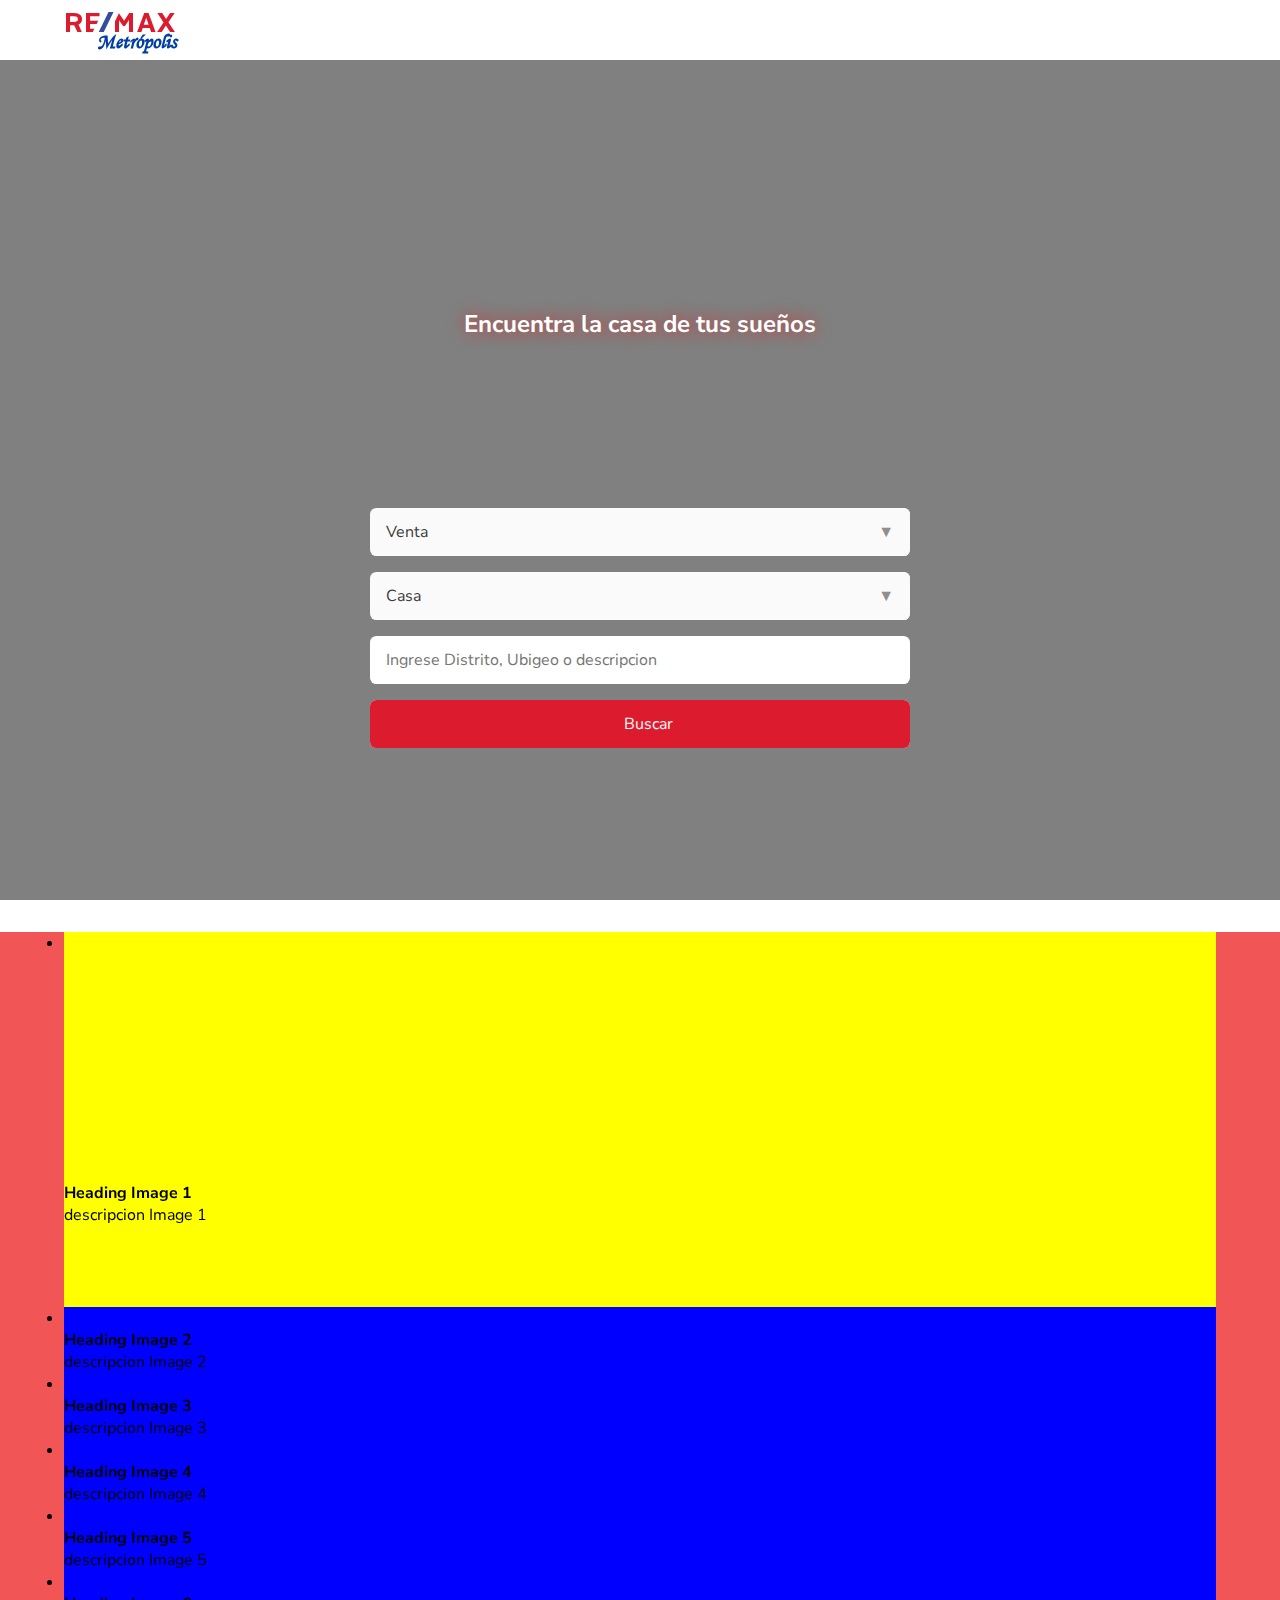
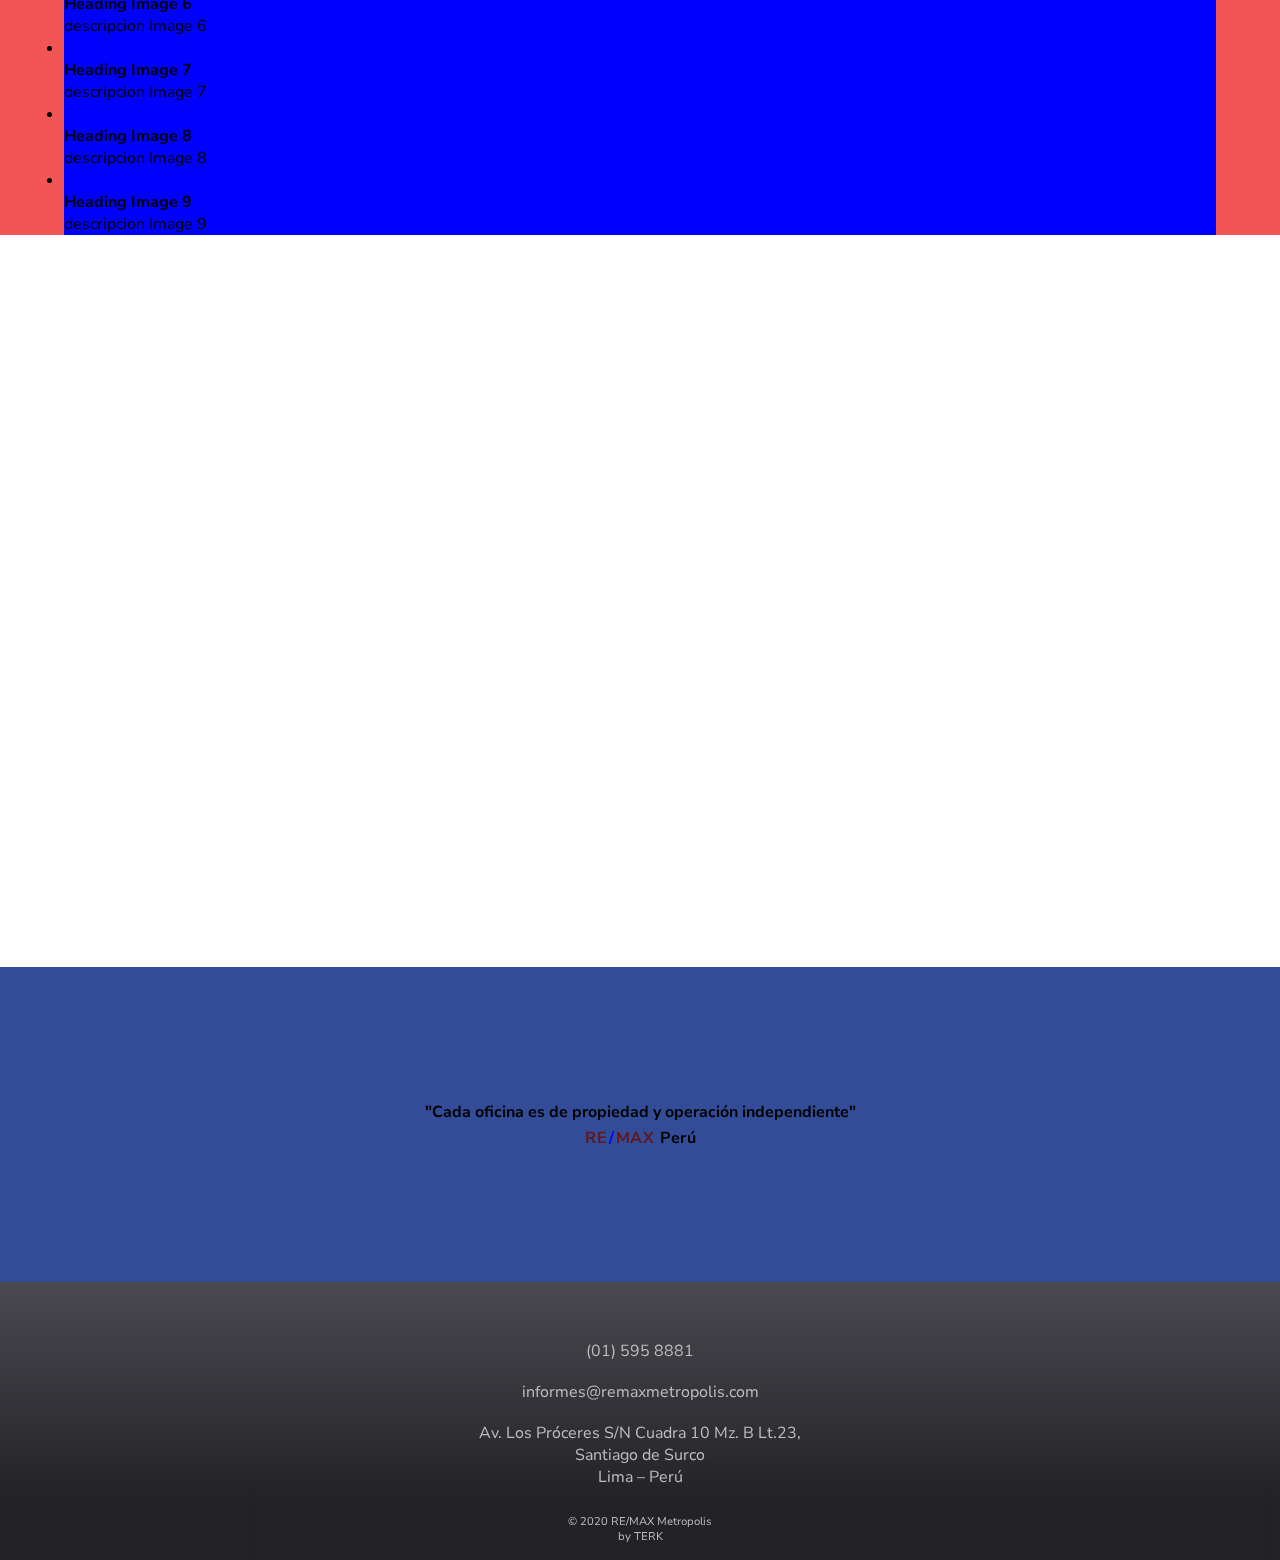
==== index.html @ 9b86b722 "Initial commit" ====
<!DOCTYPE html>
<html lang="en">

<head>
    <meta charset="UTF-8">
    <meta name="viewport" content="width=device-width, initial-scale=1.0">
    <meta http-equiv="X-UA-Compatible" content="ie=edge">
    <title>Document</title>

    <!-- FONTS -->
    <link href="https://fonts.googleapis.com/css?family=Nunito+Sans&display=swap" rel="stylesheet">

    <!-- FONT AWESOME -->
    <link rel="stylesheet" href="https://cdnjs.cloudflare.com/ajax/libs/font-awesome/5.11.2/css/all.min.css"
        integrity="sha256-+N4/V/SbAFiW1MPBCXnfnP9QSN3+Keu+NlB+0ev/YKQ=" crossorigin="anonymous" />

    <!-- PUSHBAR CSS-->
    <link rel="stylesheet" href="assets/libraries/pushbar/pushbar.css">

    <!-- Splide -->
    <link rel="stylesheet" href="https://cdn.jsdelivr.net/npm/@splidejs/splide@1.2.0/dist/css/splide.min.css">
    <link rel="stylesheet" href="css/splide-cards.css">




    <!-- ESTILOS -->
    <link rel="stylesheet" href="css/general.css">
    <link rel="stylesheet" href="css/remax.css">
    <link rel="stylesheet" href="css/header-footer.css">
    <link rel="stylesheet" href="css/home.css">
</head>

<body>
    <!-- =========  HEADER  ======== -->

    <header>
        <div class="navbar-top  hidden">
            <!-- completar cuando sea pantalla mas grande -->
        </div>
        <div class="navbar-main ">

            <!-- =============  LOGO =============== -->
            <!-- <div class="logo"><img class="logo-img" src="img/nav-bar-logo3.jpg" alt=""></div> -->
            <div class="logo logo-remax">

                <h1 id="remax">RE<span class="content-slash"><span class="border-slash"><span
                                class="slash"></span></span></span>MAX</h1>
                <h2 id="metropolis">Metrópolis</h2>
            </div>
            <!-- ============================ -->
            <!-- ============ MENU ============ -->
            <nav class="nav-menu">
                <div data-pushbar-id="right" class="pushbar from_right">
                    <span data-pushbar-close class="close push_right"></span>
                    <!-- ==== REMAX MENU TITULO ===== -->
                    <!-- <div class="title"><span>REMAX <br>Metropolis</span></div> -->

                    <h2 class="logo-remax title">
                        <span id="remax">RE<span class="content-slash"><span class="border-slash"><span
                                        class="slash"></span></span></span>MAX</span>
                        <span id="metropolis">Metrópolis</span>
                    </h2>
                    <!-- ============================ -->


                    <ul class="menu">
                        <li>Venta</li>
                        <li>Alquiler</li>
                        <li>Asesores</li>
                        <li>Se Asesor Remax</li>
                        <li>BLOG</li>
                        <li>Valua tu Inmueble</li>
                    </ul>
                    <div class="h-sociales">

                        <div class="f-social-networks">
                            <a href="#" rel="nofollow" title="Siguenos en Facebook" class=" fab fa-facebook"></a>
                            <a href="#" rel="nofollow" title="Siguenos en Instagram" class=" fab fa-instagram"></a>
                            <a href="#" rel="nofollow" title="Siguenos en Youtube" class=" fab fa-youtube"></a>
                        </div>
                        <div class="f-contacto flex-center">
                            <span class=""><i class="fas fa-phone-alt"></i>(01) 595 8881</span>
                        </div>
                    </div>
                </div>
                <div data-pushbar-target="right" class="menu-hamburguesa">
                    <i class="menu-icon fas fa-bars"></i>
                </div>
            </nav>
            <!-- ============================ -->

        </div>
    </header>


    <!-- =========  BODY  ======== -->
    <main class="home" title="Remax Metropolis">
        <section class="portada">
            <div class="frase">
                <h2>Encuentra la casa de tus sueños</h2>
            </div>
            <form action="" class="form-filtros">
                <div class="form-item select">

                    <select name="tipoOperacion" id="tipoOperacion">
                        <div class="options">

                            <option value="venta">Venta</option>
                            <option value="alquiler">Alquiler</option>
                        </div>
                    </select>
                </div>
                <div class="form-item select ">
                    <select name="tipoPropiedad" id="tipoPropiedad">
                        <option value="casa">Casa</option>
                        <option value="departamento">Departamento</option>
                        <option value="playa">Casa Playa</option>
                    </select>
                </div>

                <div class="form-item">
                    <input type="text" name="ubicacion" id="ubicacion"
                        placeholder="Ingrese Distrito, Ubigeo o descripcion">

                </div>
                <div class="form-item"> <button>Buscar</button>
                </div>
            </form>
        </section>
        <section class="ultimas-propiedades">
            <div class="cards-container">

                <div id="card-slider" class="splide">
                    <div class="splide__track">
                        <ul class="splide__list">
                            <li class="splide__slide">
                                <div class="card">

                                    <div class="card_img">

                                        <img src="https://splidejs.com/wp-content/themes/splide/assets/images/slides/01.jpg"
                                            alt="">
                                    </div>
                                    <div class="card_descripcion">
                                        <h4>Heading Image 1</h4>
                                        <div>
                                            <p>descripcion Image 1</p>
                                        </div>
                                    </div>
                                </div>
                            </li>
                            <li class="splide__slide"><img
                                    src="https://splidejs.com/wp-content/themes/splide/assets/images/slides/02.jpg"
                                    alt="">
                                <h4>Heading Image 2</h4>
                                <div>
                                    <p>descripcion Image 2</p>
                                </div>
                            </li>
                            <li class="splide__slide"><img
                                    src="https://splidejs.com/wp-content/themes/splide/assets/images/slides/03.jpg"
                                    alt="">
                                <h4>Heading Image 3</h4>
                                <div>
                                    <p>descripcion Image 3</p>
                                </div>
                            </li>
                            <li class="splide__slide"><img
                                    src="https://splidejs.com/wp-content/themes/splide/assets/images/slides/04.jpg"
                                    alt="">
                                <h4>Heading Image 4</h4>
                                <div>
                                    <p>descripcion Image 4</p>
                                </div>
                            </li>
                            <li class="splide__slide"><img
                                    src="https://splidejs.com/wp-content/themes/splide/assets/images/slides/05.jpg"
                                    alt="">
                                <h4>Heading Image 5</h4>
                                <div>
                                    <p>descripcion Image 5</p>
                                </div>
                            </li>
                            <li class="splide__slide"><img
                                    src="https://splidejs.com/wp-content/themes/splide/assets/images/slides/06.jpg"
                                    alt="">
                                <h4>Heading Image 6</h4>
                                <div>
                                    <p>descripcion Image 6</p>
                                </div>
                            </li>
                            <li class="splide__slide"><img
                                    src="https://splidejs.com/wp-content/themes/splide/assets/images/slides/07.jpg"
                                    alt="">
                                <h4>Heading Image 7</h4>
                                <div>
                                    <p>descripcion Image 7</p>
                                </div>
                            </li>
                            <li class="splide__slide"><img
                                    src="https://splidejs.com/wp-content/themes/splide/assets/images/slides/08.jpg"
                                    alt="">
                                <h4>Heading Image 8</h4>
                                <div>
                                    <p>descripcion Image 8</p>
                                </div>
                            </li>
                            <li class="splide__slide"><img
                                    src="https://splidejs.com/wp-content/themes/splide/assets/images/slides/09.jpg"
                                    alt="">
                                <h4>Heading Image 9</h4>
                                <div>
                                    <p>descripcion Image 9</p>
                                </div>
                            </li>
                        </ul>
                    </div>
                </div>
            </div>

        </section>
        <section class="valuaciones"></section>
        <section class="nuestros-asesores"></section>
        <section class="se-un-asesor"></section>
        <section class="ultimas-noticias"></section>
        <section class="blog"></section>
        <section class="contactanos"></section>
        <section class="como-llegar"></section>



    </main>





    <!-- =========  FOOTER  ======== -->
    <footer>
        <div class="footer-top">
            <div class="f-license-remax">
                <span>"Cada oficina es de propiedad y operación independiente"</span>
                <a rel="nofollow" href="https://www.remax.pe"><i>RE<span>/</span>MAX</i> Perú</a>
            </div>




            <div class="f-social-networks">
                <a href="#" rel="nofollow" title="Siguenos en Facebook" class=" fab fa-facebook"></a>
                <a href="#" rel="nofollow" title="Siguenos en Instagram" class=" fab fa-instagram"></a>
                <a href="#" rel="nofollow" title="Siguenos en Youtube" class="fab fa-youtube"></a>
            </div>

            <div class="f-contacto flex-center">
                <span class=""><i class="fas fa-phone-alt"></i>(01) 595 8881</span>
                <span class=""><i class="fas fa-envelope"></i><a rel="nofollow"
                        href="mailto:informes@remaxmetropolis.com">informes@remaxmetropolis.com</a>
                </span>
                <span class=""> <i class="fas fa-map-marker-alt"></i>Av. Los Próceres S/N Cuadra 10 Mz. B Lt.23,
                    Santiago de Surco<br>Lima – Perú</span>
            </div>

        </div>
        <div class="footer-bottom">
            <span>© 2020 RE/MAX Metropolis </span>
            <br>by <a rel="sponsored" href="https://www.terk.pe">TERK </a>
        </div>
    </footer>


    <!-- JQUERY -->
    <!-- <script src="https://cdnjs.cloudflare.com/ajax/libs/jquery/3.4.1/jquery.min.js"></script> -->

    <!-- PUSHBAR JS -->
    <script src="assets/libraries/pushbar/pushbar.js"></script>
    <script type="text/javascript">
        var pushbar = new Pushbar({
            blur: true,
            overlay: true,
        });
    </script>

    <!-- SPLIDE-- SLIDERSS -->
    <script src="https://cdn.jsdelivr.net/npm/@splidejs/splide@1.2.0/dist/js/splide.min.js"></script>
    <script src="js/splide.js"></script>





    <!-- <script src="js/remax.js"></script> -->
</body>

</html>
---- assets/libraries/pushbar/pushbar.css ----
.pushbar.opened{
display: block;
}

html.pushbar_locked{
    overflow: hidden;
    -ms-touch-action: none;
    touch-action: none;
}


.pushbar_locked .pushbar_main_content.pushbar_blur{
	filter:blur(15px);
}
.pushbar{
	z-index: 1000;
	position: fixed;
	will-change: transform;
	overflow-y: auto;
	transition:transform 0.5s ease;
	will-change: transform;
	background:#fff;
}
.pushbar_overlay{
	z-index: -999;
	position: fixed;
	width: 100%;
	max-width: 100%;
	height: 100%;
	min-height: 100vh;
	top: 0;
	left: 0;
    will-change: opacity;
    transition:opacity 0.5s ease;
    opacity:0;
    will-change: opacity;
	background: #3c3442;
}
html.pushbar_locked .pushbar_overlay{
	opacity:0.8;
	z-index: 999;
    transition:opacity 0.5s ease;
}


.pushbar.from_left{
	top: 0;
	left: 0;
	width: 256px;
	max-width: 100%;
	height: 100%;
	min-height: 100vh;
	transform: translateZ(0) translateX(-100%);
}

.pushbar.from_right{
	top: 0;
	right: 0;
	width: 256px;
	max-width: 100%;
	height: 100%;
	min-height: 100vh;
	transform: translateZ(0) translateX(100%);
}

.pushbar.from_top{
	top: 0;
	left: 0;
	width: 100%;
	max-width: 100%;
	min-height: 150px;
	transform: translateZ(0) translateY(-100%);
}
.pushbar.from_bottom{
	bottom: 0;
	left: 0;
	width: 100%;
	max-width: 100%;
	min-height: 150px;
	transform: translateZ(0) translateY(100%);
}

.pushbar.opened{
   transform: translateX(0px) translateY(0px);
}
---- css/general.css ----
* {
	padding: 0;
	margin: 0;
	font-family: 'Nunito Sans', sans-serif;
}
html {
	font-size: 16px;
}
/* ============= VARIABLES ============ */
:root {
	/* --primary-color: rgb(220, 28, 46); */
	--primary-color: #bd2939;
	--secondary-color: #003da5;
}

.hidden {
	display: none;
}
.fixed {
	position: fixed;
}
---- css/remax.css ----
@font-face {
	font-family: 'Camber W04 Semibold';
	src: url(/assets/fonts/960bd0df5a0d90ddc8aea6e9fd055abe.woff) format('woff');
}
@font-face {
	font-family: 'Corsiva Regular';
	src: url(/assets/fonts/monotype.ttf) format('woff');
}

.logo-remax {
	position: relative;
	display: flex;
	flex-direction: column;
	top: 0.3em;
	/* ================ACAAAAAA========== */
	font-size: 1rem;
	width: fit-content;
	width: -moz-max-content;
}
#remax {
	font-family: 'Camber W04 Semibold';
	position: relative;
	display: inline-block;
	flex-wrap: nowrap;
	font-weight: 400;
	letter-spacing: 0.05em;
	font-size: 28px;

	color: rgb(220, 28, 46);
	font-style: normal;
	white-space: nowrap;
}
#metropolis {
	position: relative;
	font-family: 'Corsiva Regular';
	font-weight: 600;
	color: var(--secondary-color);

	font-size: 1.3em;

	top: -0.5em;

	align-self: flex-end;
}

.content-slash {
	display: inline-block;
	position: relative;

	width: 0.38em;

	height: 1.38em;

	left: -0.2em;
}

.border-slash {
	display: inline-block;
	background: white;
	width: 0.6em;

	height: inherit;
	transform: skew(-26deg);
	-webkit-transform: skew(-26deg);
	-moz-transform: skew(-26deg);
	-ms-transform: skew(-26deg);
	-o-transform: skew(-26deg);
}

.slash {
	display: inline-block;
	position: relative;
	margin: 0 0.2em;

	width: 0.2em;
	height: 0.7em;

	background: #334c9d;
}
---- css/header-footer.css ----
/* ==============HEADER============== */
header {
	width: 100vw;
	position: absolute;
	top: 0;
	/* border-bottom: 1px solid var(--primary-color); */
}

.navbar-top {
	height: 2.5em;

	width: 100vw;
}
.navbar-main {
	height: 3.7rem;

	display: flex;
	align-items: center;
	justify-content: space-between;
	width: 90vw;
	margin: 0 auto;
}

.logo {
	cursor: pointer;
}

.nav-menu {
	position: relative;
	width: 50%;
	display: flex;
	justify-content: flex-end;
	align-items: center;
}
.menu-icon {
	font-size: 1.7em;
	padding: 0.5em;
	color: #b83443;
}
.menu-hamburguesa {
	cursor: pointer;
}
/* ========MENU========= */
.pushbar {
	background: var(--primary-color);
	display: flex !important;
	flex-direction: column;
	align-content: center;
	justify-content: space-evenly;
	color: white;
}

.nav-menu .title {
	height: 4em;
	font-size: 1.5em;
	text-align: center;
	justify-self: flex-start;
}

.menu {
	display: flex;
	height: 35%;
	flex-flow: column;
	align-items: center;
	justify-content: space-evenly;
}
.menu li {
	list-style: none;
	font-size: 0.8em;
	font-weight: 800;
	letter-spacing: 0.05em;
	text-transform: uppercase;
}
.menu li:hover {
	color: rgba(50, 28, 172, 0.822);
	cursor: pointer;
}

.close {
	width: 1.5em;
	height: 1.5em;
	position: absolute;
	cursor: pointer;
	top: 1.5em;
	right: 1.5em;
}
.close:before,
.close:after {
	position: absolute;
	left: 0.75em;
	content: ' ';
	height: 1.5em;
	width: 0.2em;
	background-color: #fff;
}
.close:before {
	transform: rotate(45deg);
}
.close:after {
	transform: rotate(-45deg);
}

/* menu logo COLOR WHITE */
.pushbar .title {
	align-self: center;
}
.pushbar .logo-remax * {
	color: white !important;
}
.pushbar #remax {
	font-size: 1.5em;
}
.pushbar #metropolis {
	font-size: 1.2em;
	align-self: center;
}
.pushbar .logo-remax .border-slash {
	background: var(--primary-color) !important;
}
.pushbar .logo-remax .slash {
	background: white !important;
}

/* =========FOOTER========== */
footer {
	width: 100vw;
	display: flex;
	flex-direction: column;
	justify-content: space-evenly;
	align-items: center;
	background: rgb(131, 131, 139);
	background: linear-gradient(180deg, rgba(131, 131, 139, 1) 0%, rgba(31, 31, 36, 0.9864320728291317) 90%);
}
.footer-top {
	display: flex;
	flex-direction: column;
	justify-content: space-evenly;
	align-items: center;
	width: 100vw;
	height: auto;
}
/* ---- */

.f-license-remax {
	height: 35vh;
	width: 100vw;
	display: flex;
	flex-flow: column;
	align-items: center;
	justify-content: center;
	background: #334c97;
}

.f-license-remax span,
.f-license-remax a {
	font-weight: bold;
	text-align: center;
	padding: 2px 1%;
}
.f-license-remax a {
	text-decoration: none;
	color: black;
	font-size: 1em;
	letter-spacing: 0.05em;
	white-space: nowrap;
}
.f-license-remax a i {
	color: rgb(102, 20, 20);
	font-style: normal;
}
.f-license-remax a i span {
	color: blue;
	font-weight: bold;
}
/* ....... */

.f-social-networks {
	height: 10%;
	display: flex;
	justify-content: space-evenly;
	align-items: center;
	width: 100%;
	max-width: 400px;
	padding: 1.5em 0;
}
.f-social-networks a {
	text-decoration: none;
	color: rgb(190, 190, 190);
	cursor: pointer;
}
.f-social-networks .fab {
	/* font-size: 1.5em; */
	font-size: 2em;
}

.fa-facebook:hover {
	color: #121497;
}
.fa-instagram:hover {
	color: #ce5e6b;
}
.fa-youtube:hover {
	color: #b31c2e;
}
/* -------- */
.f-contacto {
	width: 100%;
	padding: 0 0 1em 0;
	display: flex;
	flex-flow: column;
	flex-wrap: wrap;
	white-space: pre-wrap;

	color: rgb(190, 190, 190);
}
.f-contacto span {
	padding: 0.6em 0;
	white-space: pre-line;
	text-align: center;
	text-justify: distribute-all-lines;
}
.f-contacto span a {
	text-decoration: none;
	color: rgb(190, 190, 190);
}
.f-contacto span ::before {
	padding: 0 0.5em 0 0;
}

/* ---- */
.footer-bottom {
	height: auto;
	font-size: 0.7em;
	padding: 0 0 1.5em 0;
	text-align: center;
	color: rgb(190, 190, 190);
}
.footer-bottom a {
	text-decoration: none;
	color: rgb(190, 190, 190);
}
.footer-bottom a:hover {
	color: #d6581d;
}
---- css/home.css ----
main.home {
	margin-top: 60px;
	display: grid;
	width: 100vw;
	max-width: 100vw;
	height: auto;
	grid-template-columns: 1fr;
	grid-template-rows: repeat(9, minmax(100px, auto));
	grid-template-areas: "portada" "ultimas-propiedades" "valuaciones" " nuestros-asesores" " se-un-asesor"
		"ultimas-noticias" "blog" "contactanos" "como-llegar";
}
.portada {
	grid-area: "portada";
	width: 100vw;
	/* padding: 5%; */
	height: calc(100vh - 60px);
	display: grid;
	grid-template-columns: 1fr;
	grid-template-rows: 1fr 2fr;

	background: gray;
}
.ultimas-propiedades {
	grid-area: "ultimas-propiedades";
	width: 100vw;
	height: auto;
	background: rgb(241, 85, 85);
	margin: 2em 0;
	display: block;
}
.valuaciones {
	grid-area: "valuaciones";
}
.nuestros-asesores {
	grid-area: "nuestros-asesores";
}
.se-un-asesor {
	grid-area: "se-un-asesor";
}
.ultimas-noticias {
	grid-area: "ultimas-noticias";
}
.blog {
	grid-area: "blog";
}
.contactanos {
	grid-area: "contactanos";
}
.como-llegar {
	grid-area: "como-llegar";
}
/* ==================================================0
 */
/* ==============    PORTADA  ===========*/
.portada .frase {
	align-self: flex-end;
	justify-self: center;
	width: 90%;
	max-width: 400px;
	text-align: center;
	word-wrap: break-word;
	color: white;
	/* background: rgba(102, 95, 95, 0.849); */
	text-shadow: 0em 0em 1em #d42f2f;
}
.portada .form-filtros {
	justify-self: center;
	align-self: center;
	display: flex;
	flex-direction: column;
	align-items: center;
	justify-content: space-evenly;
	width: 90%;
	max-width: 600px;

	overflow: hidden;
	/* background: hsla(0, 34%, 49%, 0.438); */
}
.portada .form-filtros .form-item {
	margin-top: 1em;
	height: 3em;
	width: 90%;
	line-height: 3;
	background: #fafafa;
	overflow: hidden;
	border-radius: .4em;
	-webkit-border-radius: .4em;
	-moz-border-radius: .4em;
	-ms-border-radius: .4em;
	-o-border-radius: .4em;
}
/* ======  SELECT BOX */
select,
option {
	border: 0 !important;
	box-shadow: none !important;
	margin: none;
	outline: 0;

	-webkit-appearance: none;
	-moz-appearance: none;
	-ms-appearance: none;
	appearance: none;
	background-image: none;
}
/* Remove IE arrow */
select::-ms-expand {
	display: none;
}

.select {
	position: relative;
	display: flex;
	width: 100%;
	/* height: 3em; */
	line-height: 3em;
	background: #fafafa;
	overflow: hidden;
}
select {
	flex: 1;
	padding: 0 0 0 1em;
	color: #3b3a3a;
	background: #fafafa;

	cursor: pointer;
	font-size: 1em;
}
/* Arrow */
.select::after {
	content: '\25BC';
	position: absolute;
	top: 0;
	right: 0;
	padding: 0 1em;
	background: #fafafa;
	color: #928e8e;
	cursor: pointer;
	pointer-events: none;
	-webkit-transition: .25s all ease;
	-o-transition: .25s all ease;
	transition: .25s all ease;
}
/* Transition */
.select:hover::after {
	color: #2629f5;
}
.options {
	width: 100%;
	font-size: .5em !important;
}

.options option:checked {
	display: none;
}
/* ========================== */
.form-item input,
button {
	width: 100%;
	height: 100%;
	color: #3b3a3a;

	text-indent: 1em;
	font-size: 1em;
	appearance: none;
	overflow: hidden;
	border: none;
}
.form-item button {
	background: rgb(220, 28, 46);
	color: #fafafa;
}

/* ============ULTIMAS PROPIEDADES============== */
.ultimas-propiedades .cards-container {
	width: 90vw;
	max-width: 1200px;
	justify-self: center;
	align-self: center;
	margin: 0 auto;
	background: blue;
}
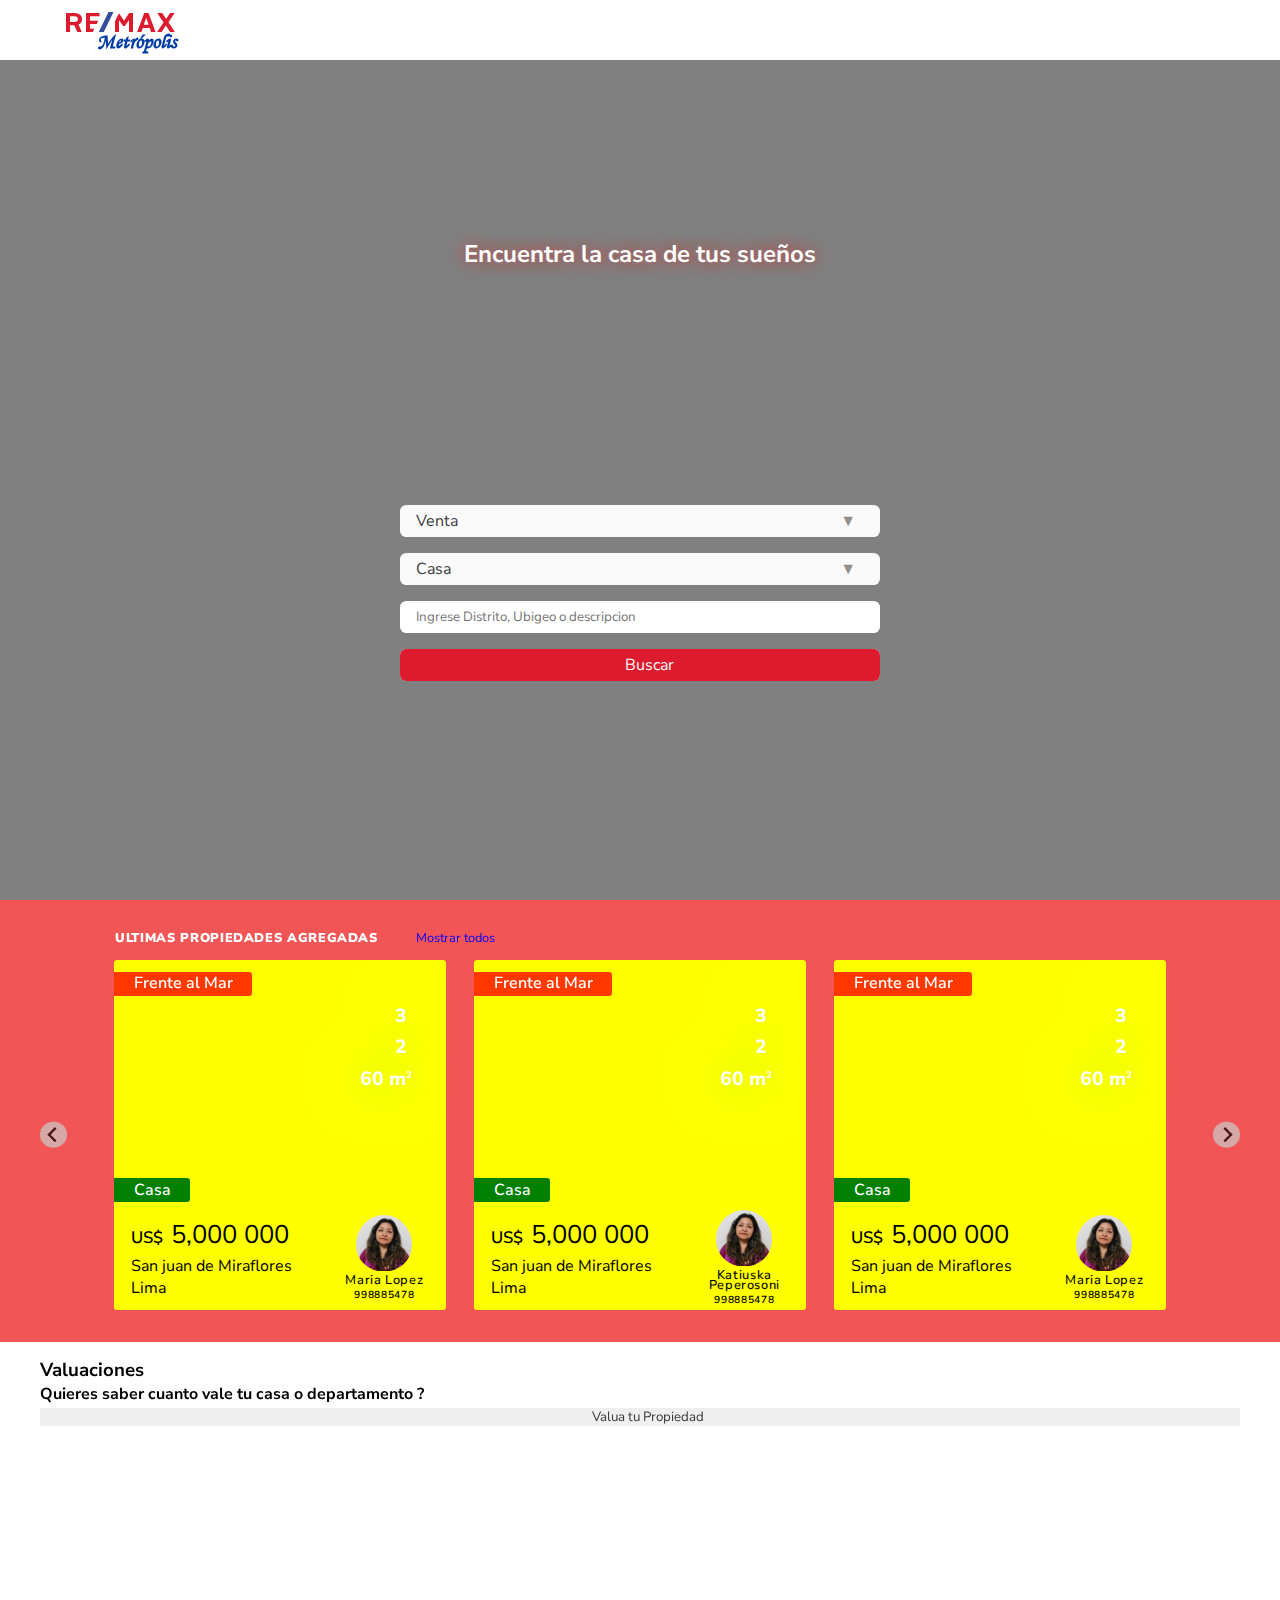
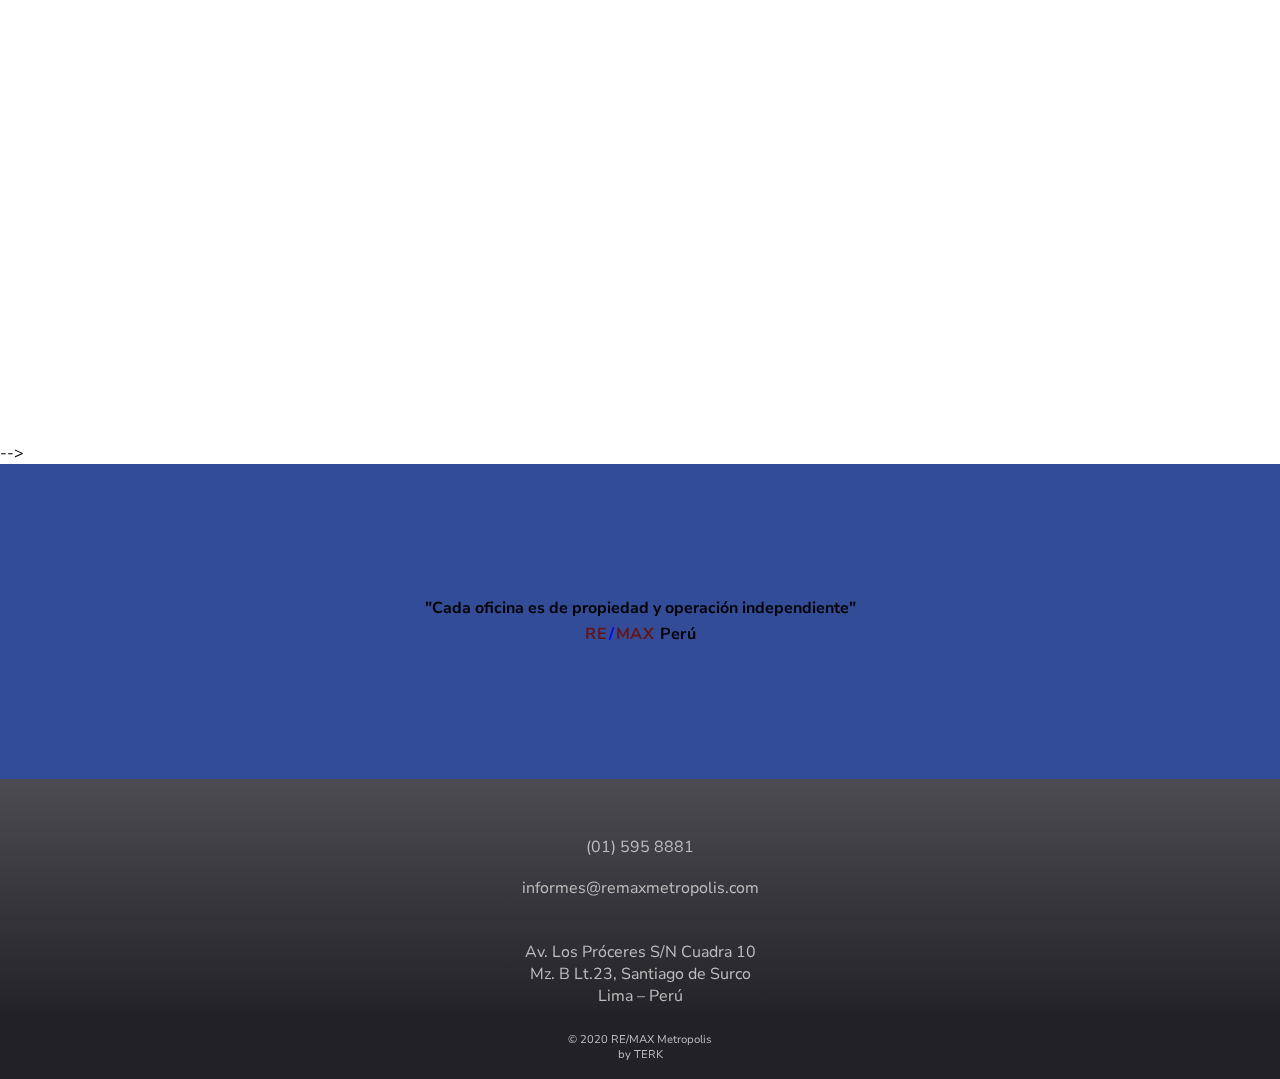
==== commit 249fce3a: "problema con GRID y el width 100%_ antes de remover GRID del HOME" ====
--- a/index.html
+++ b/index.html
@@ -1,274 +1,571 @@
 <!DOCTYPE html>
 <html lang="en">
-
-<head>
-    <meta charset="UTF-8">
-    <meta name="viewport" content="width=device-width, initial-scale=1.0">
-    <meta http-equiv="X-UA-Compatible" content="ie=edge">
+  <head>
+    <meta charset="UTF-8" />
+    <meta name="viewport" content="width=device-width, initial-scale=1.0" />
+    <meta http-equiv="X-UA-Compatible" content="ie=edge" />
     <title>Document</title>
 
     <!-- FONTS -->
-    <link href="https://fonts.googleapis.com/css?family=Nunito+Sans&display=swap" rel="stylesheet">
+    <link
+      href="https://fonts.googleapis.com/css?family=Nunito+Sans&display=swap"
+      rel="stylesheet"
+    />
 
     <!-- FONT AWESOME -->
-    <link rel="stylesheet" href="https://cdnjs.cloudflare.com/ajax/libs/font-awesome/5.11.2/css/all.min.css"
-        integrity="sha256-+N4/V/SbAFiW1MPBCXnfnP9QSN3+Keu+NlB+0ev/YKQ=" crossorigin="anonymous" />
+    <link
+      rel="stylesheet"
+      href="https://cdnjs.cloudflare.com/ajax/libs/font-awesome/5.11.2/css/all.min.css"
+      integrity="sha256-+N4/V/SbAFiW1MPBCXnfnP9QSN3+Keu+NlB+0ev/YKQ="
+      crossorigin="anonymous"
+    />
 
     <!-- PUSHBAR CSS-->
-    <link rel="stylesheet" href="assets/libraries/pushbar/pushbar.css">
+    <link rel="stylesheet" href="assets/libraries/pushbar/pushbar.css" />
 
     <!-- Splide -->
-    <link rel="stylesheet" href="https://cdn.jsdelivr.net/npm/@splidejs/splide@1.2.0/dist/css/splide.min.css">
-    <link rel="stylesheet" href="css/splide-cards.css">
-
-
-
+    <!-- <link
+      rel="stylesheet"
+      href="https://cdn.jsdelivr.net/npm/@splidejs/splide@1.2.0/dist/css/splide.min.css"
+    /> -->
+    <link
+      rel="stylesheet"
+      href="assets/libraries/splide/splide.min.css"
+    />
+    <link rel="stylesheet" href="css/splide-cards.css" />
 
     <!-- ESTILOS -->
-    <link rel="stylesheet" href="css/general.css">
-    <link rel="stylesheet" href="css/remax.css">
-    <link rel="stylesheet" href="css/header-footer.css">
-    <link rel="stylesheet" href="css/home.css">
-</head>
-
-<body>
+    <link rel="stylesheet" href="css/general.css" />
+    <link rel="stylesheet" href="css/remax.css" />
+    <link rel="stylesheet" href="css/header-footer.css" />
+    <link rel="stylesheet" href="css/home.css" />
+  </head>
+
+  <body>
     <!-- =========  HEADER  ======== -->
 
     <header>
-        <div class="navbar-top  hidden">
-            <!-- completar cuando sea pantalla mas grande -->
-        </div>
-        <div class="navbar-main ">
-
-            <!-- =============  LOGO =============== -->
-            <!-- <div class="logo"><img class="logo-img" src="img/nav-bar-logo3.jpg" alt=""></div> -->
-            <div class="logo logo-remax">
-
-                <h1 id="remax">RE<span class="content-slash"><span class="border-slash"><span
-                                class="slash"></span></span></span>MAX</h1>
-                <h2 id="metropolis">Metrópolis</h2>
+      <div class="navbar-top  hidden">
+        <!-- completar cuando sea pantalla mas grande -->
+      </div>
+      <div class="navbar-main ">
+        <!-- =============  LOGO =============== -->
+        <!-- <div class="logo"><img class="logo-img" src="img/nav-bar-logo3.jpg" alt=""></div> -->
+        <div class="logo logo-remax">
+          <h1 id="remax">
+            RE<span class="content-slash"
+              ><span class="border-slash"
+                ><span class="slash"></span
+              ></span> </span
+            >MAX
+          </h1>
+          <h2 id="metropolis">Metrópolis</h2>
+        </div>
+        <!-- ============================ -->
+        <!-- ============ MENU ============ -->
+        <nav class="nav-menu">
+          <div data-pushbar-id="right" class="pushbar from_right">
+            <span data-pushbar-close class="close push_right"></span>
+            <!-- ==== REMAX MENU TITULO ===== -->
+            <!-- <div class="title"><span>REMAX <br>Metropolis</span></div> -->
+
+            <h2 class="logo-remax title">
+              <span id="remax"
+                >RE<span class="content-slash"
+                  ><span class="border-slash"
+                    ><span class="slash"></span
+                  ></span> </span
+                >MAX</span
+              >
+              <span id="metropolis">Metrópolis</span>
+            </h2>
+            <!-- ============================ -->
+
+            <ul class="menu">
+              <li>Venta</li>
+              <li>Alquiler</li>
+              <li>Asesores</li>
+              <li>Se Asesor Remax</li>
+              <li>BLOG</li>
+              <li>Valua tu Inmueble</li>
+            </ul>
+            <div class="h-sociales">
+              <div class="f-social-networks">
+                <a
+                  href="#"
+                  rel="nofollow"
+                  title="Siguenos en Facebook"
+                  class=" fab fa-facebook"
+                ></a>
+                <a
+                  href="#"
+                  rel="nofollow"
+                  title="Siguenos en Instagram"
+                  class=" fab fa-instagram"
+                ></a>
+                <a
+                  href="#"
+                  rel="nofollow"
+                  title="Siguenos en Youtube"
+                  class=" fab fa-youtube"
+                ></a>
+              </div>
+              <div class="f-contacto flex-center">
+                <span class=""
+                  ><i class="fas fa-phone-alt"></i>(01) 595 8881</span
+                >
+              </div>
             </div>
-            <!-- ============================ -->
-            <!-- ============ MENU ============ -->
-            <nav class="nav-menu">
-                <div data-pushbar-id="right" class="pushbar from_right">
-                    <span data-pushbar-close class="close push_right"></span>
-                    <!-- ==== REMAX MENU TITULO ===== -->
-                    <!-- <div class="title"><span>REMAX <br>Metropolis</span></div> -->
-
-                    <h2 class="logo-remax title">
-                        <span id="remax">RE<span class="content-slash"><span class="border-slash"><span
-                                        class="slash"></span></span></span>MAX</span>
-                        <span id="metropolis">Metrópolis</span>
-                    </h2>
-                    <!-- ============================ -->
-
-
-                    <ul class="menu">
-                        <li>Venta</li>
-                        <li>Alquiler</li>
-                        <li>Asesores</li>
-                        <li>Se Asesor Remax</li>
-                        <li>BLOG</li>
-                        <li>Valua tu Inmueble</li>
-                    </ul>
-                    <div class="h-sociales">
-
-                        <div class="f-social-networks">
-                            <a href="#" rel="nofollow" title="Siguenos en Facebook" class=" fab fa-facebook"></a>
-                            <a href="#" rel="nofollow" title="Siguenos en Instagram" class=" fab fa-instagram"></a>
-                            <a href="#" rel="nofollow" title="Siguenos en Youtube" class=" fab fa-youtube"></a>
+          </div>
+          <div data-pushbar-target="right" class="menu-hamburguesa">
+            <i class="menu-icon fas fa-bars"></i>
+          </div>
+        </nav>
+        <!-- ============================ -->
+      </div>
+    </header>
+
+    <!-- =========  BODY  ======== -->
+    <main class="home" title="Remax Metropolis"> 
+      <section class="portada">
+        <div class="frase">
+          <h2>Encuentra la casa de tus sueños</h2>
+        </div>
+        <form action="" class="form-filtros">
+          <div class="form-item select">
+            <select name="tipoOperacion" id="tipoOperacion">
+              <div class="options">
+                <option value="venta">Venta</option>
+                <option value="alquiler">Alquiler</option>
+              </div>
+            </select>
+          </div>
+          <div class="form-item select ">
+            <select name="tipoPropiedad" id="tipoPropiedad">
+              <option value="casa">Casa</option>
+              <option value="departamento">Departamento</option>
+              <option value="playa">Casa Playa</option>
+            </select>
+          </div>
+
+          <div class="form-item">
+            <input
+              type="text"
+              name="ubicacion"
+              id="ubicacion"
+              placeholder="Ingrese Distrito, Ubigeo o descripcion"
+            />
+          </div>
+          <div class="form-item"><button>Buscar</button></div>
+        </form>
+      </section>
+
+      <section class="ultimas-propiedades">
+        <div class="grid-area-titulo container">
+          <h3>Ultimas Propiedades agregadas</h3>
+          <span><a href="#">Mostrar todos</a></span>
+        </div>
+        <div class="cards-container container">
+          <div id="card-slider" class="splide">
+            <article class="splide__track">
+              <ul class="splide__list">
+                <li class="splide__slide">
+                  <article class="card">
+                    <div class="card_img">
+                      <img
+                        src="https://splidejs.com/wp-content/uploads/2019/08/t02.jpg"
+                        alt=""
+                      />
+                      <div class="card_destacado">
+                        <p>Frente al Mar</p>
+                      </div>
+                      <div class="card_caracteristicas">
+                        <p>3<i class="fas fa-bed"></i></p>
+                        <p>2<i class="fas fa-toilet"></i></p>
+
+                        <p>
+                          60<span class="fas">m<sup>2</sup></span>
+                        </p>
+                      </div>
+                      <div class="card_tipo_propiedad">
+                        <p>
+                          Casa
+                        </p>
+                      </div>
+                    </div>
+                    <div class="card_descripcion">
+                      <div class="card_descripcion_propiedad">
+                        <p class="card_precio">
+                          <span class="tipo_moneda">US$</span>5,000 000
+                        </p>
+                        <div class="card_direccion">
+                          <p>
+                            San juan de Miraflores
+                          </p>
+                          <p>
+                            Lima
+                          </p>
                         </div>
-                        <div class="f-contacto flex-center">
-                            <span class=""><i class="fas fa-phone-alt"></i>(01) 595 8881</span>
+                        <p class="card_distrito"></p>
+                      </div>
+                      <div class="card_descripcion_agente">
+                        <img src="img/agentes/agente-1.jpg" alt="" />
+
+                        <p>
+                          Maria Lopez
+                        </p>
+                        <p>
+                          <span>
+                            998885478
+                          </span>
+                        </p>
+                      </div>
+                    </div>
+                  </article>
+                </li>
+
+                <li class="splide__slide">
+                  <article class="card">
+                    <div class="card_img">
+                      <img
+                        src="https://splidejs.com/wp-content/uploads/2019/08/t02.jpg"
+                        alt=""
+                      />
+                      <div class="card_destacado">
+                        <p>Frente al Mar</p>
+                      </div>
+                      <div class="card_caracteristicas">
+                        <p>3<i class="fas fa-bed"></i></p>
+                        <p>2<i class="fas fa-toilet"></i></p>
+
+                        <p>
+                          60<span class="fas">m<sup>2</sup></span>
+                        </p>
+                      </div>
+                      <div class="card_tipo_propiedad">
+                        <p>
+                          Casa
+                        </p>
+                      </div>
+                    </div>
+                    <div class="card_descripcion">
+                      <div class="card_descripcion_propiedad">
+                        <p class="card_precio">
+                          <span class="tipo_moneda">US$</span>5,000 000
+                        </p>
+                        <div class="card_direccion">
+                          <p>
+                            San juan de Miraflores
+                          </p>
+                          <p>
+                            Lima
+                          </p>
                         </div>
-                    </div>
-                </div>
-                <div data-pushbar-target="right" class="menu-hamburguesa">
-                    <i class="menu-icon fas fa-bars"></i>
-                </div>
-            </nav>
-            <!-- ============================ -->
-
-        </div>
-    </header>
-
-
-    <!-- =========  BODY  ======== -->
-    <main class="home" title="Remax Metropolis">
-        <section class="portada">
-            <div class="frase">
-                <h2>Encuentra la casa de tus sueños</h2>
+                        <p class="card_distrito"></p>
+                      </div>
+                      <div class="card_descripcion_agente">
+                        <img src="img/agentes/agente-1.jpg" alt="" />
+
+                        <p>
+                          Katiuska peperosoni
+                        </p>
+                        <p>
+                          <span>
+                            998885478
+                          </span>
+                        </p>
+                      </div>
+                    </div>
+                  </article>
+                </li>
+                <li class="splide__slide">
+                  <article class="card">
+                    <div class="card_img">
+                      <img
+                        src="https://splidejs.com/wp-content/uploads/2019/08/t02.jpg"
+                        alt=""
+                      />
+                      <div class="card_destacado">
+                        <p>Frente al Mar</p>
+                      </div>
+                      <div class="card_caracteristicas">
+                        <p>3<i class="fas fa-bed"></i></p>
+                        <p>2<i class="fas fa-toilet"></i></p>
+
+                        <p>
+                          60<span class="fas">m<sup>2</sup></span>
+                        </p>
+                      </div>
+                      <div class="card_tipo_propiedad">
+                        <p>
+                          Casa
+                        </p>
+                      </div>
+                    </div>
+                    <div class="card_descripcion">
+                      <div class="card_descripcion_propiedad">
+                        <p class="card_precio">
+                          <span class="tipo_moneda">US$</span>5,000 000
+                        </p>
+                        <div class="card_direccion">
+                          <p>
+                            San juan de Miraflores
+                          </p>
+                          <p>
+                            Lima
+                          </p>
+                        </div>
+                        <p class="card_distrito"></p>
+                      </div>
+                      <div class="card_descripcion_agente">
+                        <img src="img/agentes/agente-1.jpg" alt="" />
+
+                        <p>
+                          Maria Lopez
+                        </p>
+                        <p>
+                          <span>
+                            998885478
+                          </span>
+                        </p>
+                      </div>
+                    </div>
+                  </article>
+                </li>
+                <li class="splide__slide">
+                  <article class="card">
+                    <div class="card_img">
+                      <img
+                        src="https://splidejs.com/wp-content/uploads/2019/08/t02.jpg"
+                        alt=""
+                      />
+                      <div class="card_destacado">
+                        <p>Frente al Mar</p>
+                      </div>
+                      <div class="card_caracteristicas">
+                        <p>3<i class="fas fa-bed"></i></p>
+                        <p>2<i class="fas fa-toilet"></i></p>
+
+                        <p>
+                          60<span class="fas">m<sup>2</sup></span>
+                        </p>
+                      </div>
+                      <div class="card_tipo_propiedad">
+                        <p>
+                          Casa
+                        </p>
+                      </div>
+                    </div>
+                    <div class="card_descripcion">
+                      <div class="card_descripcion_propiedad">
+                        <p class="card_precio">
+                          <span class="tipo_moneda">US$</span>5,000 000
+                        </p>
+                        <div class="card_direccion">
+                          <p>
+                            San juan de Miraflores
+                          </p>
+                          <p>
+                            Lima
+                          </p>
+                        </div>
+                        <p class="card_distrito"></p>
+                      </div>
+                      <div class="card_descripcion_agente">
+                        <img src="img/agentes/agente-1.jpg" alt="" />
+
+                        <p>
+                          Maria Lopez
+                        </p>
+                        <p>
+                          <span>
+                            998885478
+                          </span>
+                        </p>
+                      </div>
+                    </div>
+                  </article>
+                </li>
+                <li class="splide__slide">
+                  <article class="card">
+                    <div class="card_img">
+                      <img
+                        src="https://splidejs.com/wp-content/uploads/2019/08/t02.jpg"
+                        alt=""
+                      />
+                      <div class="card_destacado">
+                        <p>Frente al Mar</p>
+                      </div>
+                      <div class="card_caracteristicas">
+                        <p>3<i class="fas fa-bed"></i></p>
+                        <p>2<i class="fas fa-toilet"></i></p>
+
+                        <p>
+                          60<span class="fas">m<sup>2</sup></span>
+                        </p>
+                      </div>
+                      <div class="card_tipo_propiedad">
+                        <p>
+                          Casa
+                        </p>
+                      </div>
+                    </div>
+                    <div class="card_descripcion">
+                      <div class="card_descripcion_propiedad">
+                        <p class="card_precio">
+                          <span class="tipo_moneda">US$</span>5,000 000
+                        </p>
+                        <div class="card_direccion">
+                          <p>
+                            San juan de Miraflores
+                          </p>
+                          <p>
+                            Lima
+                          </p>
+                        </div>
+                        <p class="card_distrito"></p>
+                      </div>
+                      <div class="card_descripcion_agente">
+                        <img src="img/agentes/agente-1.jpg" alt="" />
+
+                        <p>
+                          Katiuska Gutierres
+                        </p>
+                        <p>
+                          <span>
+                            998885478
+                          </span>
+                        </p>
+                      </div>
+                    </div>
+                  </article>
+                </li>
+                <li class="splide__slide">
+                  <article class="card">
+                    <div class="card_img">
+                      <img
+                        src="https://splidejs.com/wp-content/uploads/2019/08/t02.jpg"
+                        alt=""
+                      />
+                      <div class="card_destacado">
+                        <p>Frente al Mar</p>
+                      </div>
+                      <div class="card_caracteristicas">
+                        <p>3<i class="fas fa-bed"></i></p>
+                        <p>2<i class="fas fa-toilet"></i></p>
+
+                        <p>
+                          60<span class="fas">m<sup>2</sup></span>
+                        </p>
+                      </div>
+                      <div class="card_tipo_propiedad">
+                        <p>
+                          Casa
+                        </p>
+                      </div>
+                    </div>
+                    <div class="card_descripcion">
+                      <div class="card_descripcion_propiedad">
+                        <p class="card_precio">
+                          <span class="tipo_moneda">US$</span>5,000 000
+                        </p>
+                        <div class="card_direccion">
+                          <p>
+                            San juan de Miraflores
+                          </p>
+                          <p>
+                            Lima
+                          </p>
+                        </div>
+                        <p class="card_distrito"></p>
+                      </div>
+                      <div class="card_descripcion_agente">
+                        <img src="img/agentes/agente-1.jpg" alt="" />
+
+                        <p>
+                          Maria Lopez
+                        </p>
+                        <p>
+                          <span>
+                            998885478
+                          </span>
+                        </p>
+                      </div>
+                    </div>
+                  </>
+                </li>
+              </ul>
             </div>
-            <form action="" class="form-filtros">
-                <div class="form-item select">
-
-                    <select name="tipoOperacion" id="tipoOperacion">
-                        <div class="options">
-
-                            <option value="venta">Venta</option>
-                            <option value="alquiler">Alquiler</option>
-                        </div>
-                    </select>
-                </div>
-                <div class="form-item select ">
-                    <select name="tipoPropiedad" id="tipoPropiedad">
-                        <option value="casa">Casa</option>
-                        <option value="departamento">Departamento</option>
-                        <option value="playa">Casa Playa</option>
-                    </select>
-                </div>
-
-                <div class="form-item">
-                    <input type="text" name="ubicacion" id="ubicacion"
-                        placeholder="Ingrese Distrito, Ubigeo o descripcion">
-
-                </div>
-                <div class="form-item"> <button>Buscar</button>
-                </div>
-            </form>
-        </section>
-        <section class="ultimas-propiedades">
-            <div class="cards-container">
-
-                <div id="card-slider" class="splide">
-                    <div class="splide__track">
-                        <ul class="splide__list">
-                            <li class="splide__slide">
-                                <div class="card">
-
-                                    <div class="card_img">
-
-                                        <img src="https://splidejs.com/wp-content/themes/splide/assets/images/slides/01.jpg"
-                                            alt="">
-                                    </div>
-                                    <div class="card_descripcion">
-                                        <h4>Heading Image 1</h4>
-                                        <div>
-                                            <p>descripcion Image 1</p>
-                                        </div>
-                                    </div>
-                                </div>
-                            </li>
-                            <li class="splide__slide"><img
-                                    src="https://splidejs.com/wp-content/themes/splide/assets/images/slides/02.jpg"
-                                    alt="">
-                                <h4>Heading Image 2</h4>
-                                <div>
-                                    <p>descripcion Image 2</p>
-                                </div>
-                            </li>
-                            <li class="splide__slide"><img
-                                    src="https://splidejs.com/wp-content/themes/splide/assets/images/slides/03.jpg"
-                                    alt="">
-                                <h4>Heading Image 3</h4>
-                                <div>
-                                    <p>descripcion Image 3</p>
-                                </div>
-                            </li>
-                            <li class="splide__slide"><img
-                                    src="https://splidejs.com/wp-content/themes/splide/assets/images/slides/04.jpg"
-                                    alt="">
-                                <h4>Heading Image 4</h4>
-                                <div>
-                                    <p>descripcion Image 4</p>
-                                </div>
-                            </li>
-                            <li class="splide__slide"><img
-                                    src="https://splidejs.com/wp-content/themes/splide/assets/images/slides/05.jpg"
-                                    alt="">
-                                <h4>Heading Image 5</h4>
-                                <div>
-                                    <p>descripcion Image 5</p>
-                                </div>
-                            </li>
-                            <li class="splide__slide"><img
-                                    src="https://splidejs.com/wp-content/themes/splide/assets/images/slides/06.jpg"
-                                    alt="">
-                                <h4>Heading Image 6</h4>
-                                <div>
-                                    <p>descripcion Image 6</p>
-                                </div>
-                            </li>
-                            <li class="splide__slide"><img
-                                    src="https://splidejs.com/wp-content/themes/splide/assets/images/slides/07.jpg"
-                                    alt="">
-                                <h4>Heading Image 7</h4>
-                                <div>
-                                    <p>descripcion Image 7</p>
-                                </div>
-                            </li>
-                            <li class="splide__slide"><img
-                                    src="https://splidejs.com/wp-content/themes/splide/assets/images/slides/08.jpg"
-                                    alt="">
-                                <h4>Heading Image 8</h4>
-                                <div>
-                                    <p>descripcion Image 8</p>
-                                </div>
-                            </li>
-                            <li class="splide__slide"><img
-                                    src="https://splidejs.com/wp-content/themes/splide/assets/images/slides/09.jpg"
-                                    alt="">
-                                <h4>Heading Image 9</h4>
-                                <div>
-                                    <p>descripcion Image 9</p>
-                                </div>
-                            </li>
-                        </ul>
-                    </div>
-                </div>
-            </div>
-
-        </section>
-        <section class="valuaciones"></section>
-        <section class="nuestros-asesores"></section>
-        <section class="se-un-asesor"></section>
-        <section class="ultimas-noticias"></section>
-        <section class="blog"></section>
-        <section class="contactanos"></section>
-        <section class="como-llegar"></section>
-
-
-
-    </main>
-
-
-
-
+          </div>
+        </div>
+      </section>
+
+      <section class="valuaciones">
+        <div class="container">
+
+          <h3 >Valuaciones</h3>
+          <h4>Quieres saber cuanto vale tu casa  o departamento ?</h4>   
+          <button>Valua tu Propiedad</button>
+        </div>
+      </section>
+      <section class="nuestros-asesores"></section>
+      <section class="se-un-asesor"></section>
+      <section class="ultimas-noticias"></section>
+      <section class="blog"></section>
+      <section class="contactanos"></section>
+      <section class="como-llegar"></section>
+    </main> -->
 
     <!-- =========  FOOTER  ======== -->
     <footer>
-        <div class="footer-top">
-            <div class="f-license-remax">
-                <span>"Cada oficina es de propiedad y operación independiente"</span>
-                <a rel="nofollow" href="https://www.remax.pe"><i>RE<span>/</span>MAX</i> Perú</a>
-            </div>
-
-
-
-
-            <div class="f-social-networks">
-                <a href="#" rel="nofollow" title="Siguenos en Facebook" class=" fab fa-facebook"></a>
-                <a href="#" rel="nofollow" title="Siguenos en Instagram" class=" fab fa-instagram"></a>
-                <a href="#" rel="nofollow" title="Siguenos en Youtube" class="fab fa-youtube"></a>
-            </div>
-
-            <div class="f-contacto flex-center">
-                <span class=""><i class="fas fa-phone-alt"></i>(01) 595 8881</span>
-                <span class=""><i class="fas fa-envelope"></i><a rel="nofollow"
-                        href="mailto:informes@remaxmetropolis.com">informes@remaxmetropolis.com</a>
-                </span>
-                <span class=""> <i class="fas fa-map-marker-alt"></i>Av. Los Próceres S/N Cuadra 10 Mz. B Lt.23,
-                    Santiago de Surco<br>Lima – Perú</span>
-            </div>
-
-        </div>
-        <div class="footer-bottom">
-            <span>© 2020 RE/MAX Metropolis </span>
-            <br>by <a rel="sponsored" href="https://www.terk.pe">TERK </a>
-        </div>
+      <div class="footer-top">
+        <div class="f-license-remax">
+          <span>"Cada oficina es de propiedad y operación independiente"</span>
+          <a rel="nofollow" href="https://www.remax.pe"
+            ><i>RE<span>/</span>MAX</i> Perú</a
+          >
+        </div>
+
+        <div class="f-social-networks">
+          <a
+            href="#"
+            rel="nofollow"
+            title="Siguenos en Facebook"
+            class=" fab fa-facebook"
+          ></article>
+          <a
+            href="#"
+            rel="nofollow"
+            title="Siguenos en Instagram"
+            class=" fab fa-instagram"
+          ></a>
+          <a
+            href="#"
+            rel="nofollow"
+            title="Siguenos en Youtube"
+            class="fab fa-youtube"
+          ></a>
+        </div>
+
+        <div class="f-contacto flex-center">
+          <span class=""><i class="fas fa-phone-alt"></i>(01) 595 8881</span>
+          <span class=""
+            ><i class="fas fa-envelope"></i
+            ><a rel="nofollow" href="mailto:informes@remaxmetropolis.com"
+              >informes@remaxmetropolis.com</a
+            >
+          </span>
+          <span class="">
+            <i class="fas fa-map-marker-alt"></i>Av. Los Próceres S/N Cuadra 10
+            Mz. B Lt.23, Santiago de Surco<br />Lima – Perú</span
+          >
+        </div>
+      </div>
+      <div class="footer-bottom">
+        <span>© 2020 RE/MAX Metropolis </span>
+        <br />by <a rel="sponsored" href="https://www.terk.pe">TERK </a>
+      </div>
     </footer>
-
 
     <!-- JQUERY -->
     <!-- <script src="https://cdnjs.cloudflare.com/ajax/libs/jquery/3.4.1/jquery.min.js"></script> -->
@@ -276,21 +573,17 @@
     <!-- PUSHBAR JS -->
     <script src="assets/libraries/pushbar/pushbar.js"></script>
     <script type="text/javascript">
-        var pushbar = new Pushbar({
-            blur: true,
-            overlay: true,
-        });
+      var pushbar = new Pushbar({
+        blur: true,
+        overlay: true
+      });
     </script>
 
-    <!-- SPLIDE-- SLIDERSS -->
-    <script src="https://cdn.jsdelivr.net/npm/@splidejs/splide@1.2.0/dist/js/splide.min.js"></script>
-    <script src="js/splide.js"></script>
-
-
-
-
+    <!-- SPLIDE 1.2.0-- SLIDERSS -->
+    <!-- <script src="https://cdn.jsdelivr.net/npm/@splidejs/splide@1.2.0/dist/js/splide.min.js"></script> -->
+    <script src="assets/libraries/splide/splide.min.js"></script>
+    <script src="js/splide_home.js"></script>
 
     <!-- <script src="js/remax.js"></script> -->
-</body>
-
-</html>+  </body>
+</html>
--- a/css/general.css
+++ b/css/general.css
@@ -1,23 +1,37 @@
 * {
-	padding: 0;
-	margin: 0;
-	font-family: 'Nunito Sans', sans-serif;
+    padding: 0;
+    margin: 0;
+    font-family: 'Nunito Sans', sans-serif;
 }
+
 html {
-	font-size: 16px;
+    font-size: 16px;
 }
+
+
 /* ============= VARIABLES ============ */
+
 :root {
-	/* --primary-color: rgb(220, 28, 46); */
-	--primary-color: #bd2939;
-	--secondary-color: #003da5;
+    /* --primary-color: rgb(220, 28, 46); */
+    --primary-color: #bd2939;
+    --secondary-color: #003da5;
 }
 
 .hidden {
-	display: none;
-}
-.fixed {
-	position: fixed;
+    display: none;
 }
 
+.fixed {
+    position: fixed;
+}
+body{
+    max-width: 100vw;
+}
+.container {
+    max-width: 1200px;
 
+    width: 95%;
+    justify-self: center;
+    align-self: center;
+    /* height: auto; */
+}--- a/css/header-footer.css
+++ b/css/header-footer.css
@@ -1,6 +1,6 @@
 /* ==============HEADER============== */
 header {
-	width: 100vw;
+	width: 100%;
 	position: absolute;
 	top: 0;
 	/* border-bottom: 1px solid var(--primary-color); */
@@ -9,7 +9,7 @@
 .navbar-top {
 	height: 2.5em;
 
-	width: 100vw;
+	width: 100%;
 }
 .navbar-main {
 	height: 3.7rem;
@@ -17,7 +17,7 @@
 	display: flex;
 	align-items: center;
 	justify-content: space-between;
-	width: 90vw;
+	width: 90%;
 	margin: 0 auto;
 }
 
@@ -123,7 +123,7 @@
 
 /* =========FOOTER========== */
 footer {
-	width: 100vw;
+	width: 100%;
 	display: flex;
 	flex-direction: column;
 	justify-content: space-evenly;
@@ -136,14 +136,14 @@
 	flex-direction: column;
 	justify-content: space-evenly;
 	align-items: center;
-	width: 100vw;
+	width: 100%;
 	height: auto;
 }
 /* ---- */
 
 .f-license-remax {
 	height: 35vh;
-	width: 100vw;
+	width: 100%;
 	display: flex;
 	flex-flow: column;
 	align-items: center;
--- a/css/home.css
+++ b/css/home.css
@@ -1,182 +1,240 @@
 main.home {
-	margin-top: 60px;
-	display: grid;
-	width: 100vw;
-	max-width: 100vw;
-	height: auto;
-	grid-template-columns: 1fr;
-	grid-template-rows: repeat(9, minmax(100px, auto));
-	grid-template-areas: "portada" "ultimas-propiedades" "valuaciones" " nuestros-asesores" " se-un-asesor"
-		"ultimas-noticias" "blog" "contactanos" "como-llegar";
-}
+  margin-top: 60px;
+  display: grid;
+  width: 100%;
+  height: auto;
+  grid-template-columns: 1fr;
+  grid-template-rows: repeat(9, minmax(100px, auto));
+  grid-template-areas: "portada" "ultimas-propiedades" "valuaciones" " nuestros-asesores" " se-un-asesor" "ultimas-noticias" "blog" "contactanos" "como-llegar";
+}
+
 .portada {
-	grid-area: "portada";
-	width: 100vw;
-	/* padding: 5%; */
-	height: calc(100vh - 60px);
-	display: grid;
-	grid-template-columns: 1fr;
-	grid-template-rows: 1fr 2fr;
-
-	background: gray;
-}
+  grid-area: "portada";
+  width: 100%;
+  height: calc(100vh - 60px);
+  display: grid;
+  grid-template-columns: 1fr;
+  grid-template-rows: 1fr 3fr;
+  background: gray;
+}
+
 .ultimas-propiedades {
-	grid-area: "ultimas-propiedades";
-	width: 100vw;
-	height: auto;
-	background: rgb(241, 85, 85);
-	margin: 2em 0;
-	display: block;
-}
+  grid-area: "ultimas-propiedades";
+  width: 100%;
+  height: auto;
+  background: rgb(241, 85, 85);
+  padding: 1em 0;
+  display: flex;
+  flex-direction: column;
+}
+
 .valuaciones {
-	grid-area: "valuaciones";
-}
+  grid-area: "valuaciones";
+  display: flex;
+  align-items: center;
+  justify-content: center;
+}
+
 .nuestros-asesores {
-	grid-area: "nuestros-asesores";
-}
+  grid-area: "nuestros-asesores";
+}
+
 .se-un-asesor {
-	grid-area: "se-un-asesor";
-}
+  grid-area: "se-un-asesor";
+}
+
 .ultimas-noticias {
-	grid-area: "ultimas-noticias";
-}
+  grid-area: "ultimas-noticias";
+}
+
 .blog {
-	grid-area: "blog";
-}
+  grid-area: "blog";
+}
+
 .contactanos {
-	grid-area: "contactanos";
-}
+  grid-area: "contactanos";
+}
+
 .como-llegar {
-	grid-area: "como-llegar";
-}
+  grid-area: "como-llegar";
+}
+
 /* ==================================================0
  */
+
 /* ==============    PORTADA  ===========*/
+
 .portada .frase {
-	align-self: flex-end;
-	justify-self: center;
-	width: 90%;
-	max-width: 400px;
-	text-align: center;
-	word-wrap: break-word;
-	color: white;
-	/* background: rgba(102, 95, 95, 0.849); */
-	text-shadow: 0em 0em 1em #d42f2f;
-}
+  align-self: flex-end;
+  justify-self: center;
+  width: 90%;
+  max-width: 400px;
+  text-align: center;
+  word-wrap: break-word;
+  color: white;
+  /* background: rgba(102, 95, 95, 0.849); */
+  text-shadow: 0em 0em 1em #d42f2f;
+}
+
 .portada .form-filtros {
-	justify-self: center;
-	align-self: center;
-	display: flex;
-	flex-direction: column;
-	align-items: center;
-	justify-content: space-evenly;
-	width: 90%;
-	max-width: 600px;
-
-	overflow: hidden;
-	/* background: hsla(0, 34%, 49%, 0.438); */
-}
+  justify-self: center;
+  align-self: center;
+  display: flex;
+  flex-direction: column;
+  align-items: center;
+  justify-content: space-evenly;
+  width: 90%;
+  max-width: 600px;
+  overflow: hidden;
+  /* background: hsla(0, 34%, 49%, 0.438); */
+}
+
 .portada .form-filtros .form-item {
-	margin-top: 1em;
-	height: 3em;
-	width: 90%;
-	line-height: 3;
-	background: #fafafa;
-	overflow: hidden;
-	border-radius: .4em;
-	-webkit-border-radius: .4em;
-	-moz-border-radius: .4em;
-	-ms-border-radius: .4em;
-	-o-border-radius: .4em;
-}
+  margin-top: 1em;
+  height: 2em;
+  width: 80%;
+  background: #fafafa;
+  overflow: hidden;
+  border-radius: 0.4em;
+  -webkit-border-radius: 0.4em;
+  -moz-border-radius: 0.4em;
+  -ms-border-radius: 0.4em;
+  -o-border-radius: 0.4em;
+}
+
 /* ======  SELECT BOX */
+
 select,
 option {
-	border: 0 !important;
-	box-shadow: none !important;
-	margin: none;
-	outline: 0;
-
-	-webkit-appearance: none;
-	-moz-appearance: none;
-	-ms-appearance: none;
-	appearance: none;
-	background-image: none;
-}
+  border: 0 !important;
+  box-shadow: none !important;
+  margin: none;
+  outline: 0;
+  -webkit-appearance: none;
+  -moz-appearance: none;
+  -ms-appearance: none;
+  appearance: none;
+  background-image: none;
+}
+
 /* Remove IE arrow */
+
 select::-ms-expand {
-	display: none;
+  display: none;
 }
 
 .select {
-	position: relative;
-	display: flex;
-	width: 100%;
-	/* height: 3em; */
-	line-height: 3em;
-	background: #fafafa;
-	overflow: hidden;
-}
+  position: relative;
+  display: flex;
+  width: 100%;
+  /* height: 3em; */
+  line-height: 2em;
+  background: #fafafa;
+  overflow: hidden;
+}
+
 select {
-	flex: 1;
-	padding: 0 0 0 1em;
-	color: #3b3a3a;
-	background: #fafafa;
-
-	cursor: pointer;
-	font-size: 1em;
-}
+  flex: 1;
+  padding: 0 0 0 1em;
+  color: #3b3a3a;
+  background: #fafafa;
+  cursor: pointer;
+  font-size: 1em;
+}
+
 /* Arrow */
+
 .select::after {
-	content: '\25BC';
-	position: absolute;
-	top: 0;
-	right: 0;
-	padding: 0 1em;
-	background: #fafafa;
-	color: #928e8e;
-	cursor: pointer;
-	pointer-events: none;
-	-webkit-transition: .25s all ease;
-	-o-transition: .25s all ease;
-	transition: .25s all ease;
-}
+  content: "\25BC";
+  position: absolute;
+  /* top: 0; */
+  right: 0;
+  padding: 0 1.5em;
+  color: #928e8e;
+  cursor: pointer;
+  pointer-events: none;
+  -webkit-transition: 0.25s all ease;
+  -o-transition: 0.25s all ease;
+  transition: 0.25s all ease;
+}
+
 /* Transition */
+
 .select:hover::after {
-	color: #2629f5;
-}
+  color: #2629f5;
+}
+
 .options {
-	width: 100%;
-	font-size: .5em !important;
+  width: 100%;
+  font-size: 0.5em !important;
 }
 
 .options option:checked {
-	display: none;
-}
+  display: none;
+}
+
 /* ========================== */
+
 .form-item input,
 button {
-	width: 100%;
-	height: 100%;
-	color: #3b3a3a;
-
-	text-indent: 1em;
-	font-size: 1em;
-	appearance: none;
-	overflow: hidden;
-	border: none;
-}
+  width: 100%;
+  height: 100%;
+  color: #3b3a3a;
+  text-indent: 1.2em;
+  appearance: none;
+  overflow: hidden;
+  border: none;
+}
+
 .form-item button {
-	background: rgb(220, 28, 46);
-	color: #fafafa;
+  background: rgb(220, 28, 46);
+  font-size: 1em;
+  color: #fafafa;
 }
 
 /* ============ULTIMAS PROPIEDADES============== */
-.ultimas-propiedades .cards-container {
-	width: 90vw;
-	max-width: 1200px;
-	justify-self: center;
-	align-self: center;
-	margin: 0 auto;
-	background: blue;
-}
+
+.grid-area-titulo {
+  width: 90%;
+  max-width: 1100px;
+  display: flex;
+  justify-content: space-between;
+  align-content: center;
+  font-size: 0.8em;
+  margin: 1em 0;
+}
+.grid-area-titulo h3 {
+  color: white;
+  font-size: 1em;
+  text-transform: uppercase;
+  font-weight: 1000;
+  letter-spacing: 0.05em;
+  padding-right: 3em;
+}
+.grid-area-titulo a {
+  text-decoration: none;
+  color: blue;
+  line-height: 1em;
+}
+
+.grid-area-titulo .ultimas-propiedades .cards-container {
+  width: 80%;
+  max-width: 1200px;
+  display: flex;
+  justify-content: center;
+  align-items: center;
+
+  background: blue;
+}
+@media (min-width: 700px) {
+  .grid-area-titulo {
+      width:82%;
+    justify-content: flex-start;
+  }
+}
+
+/* ========================================================================= */
+
+/* VALUACIONES */
+
+
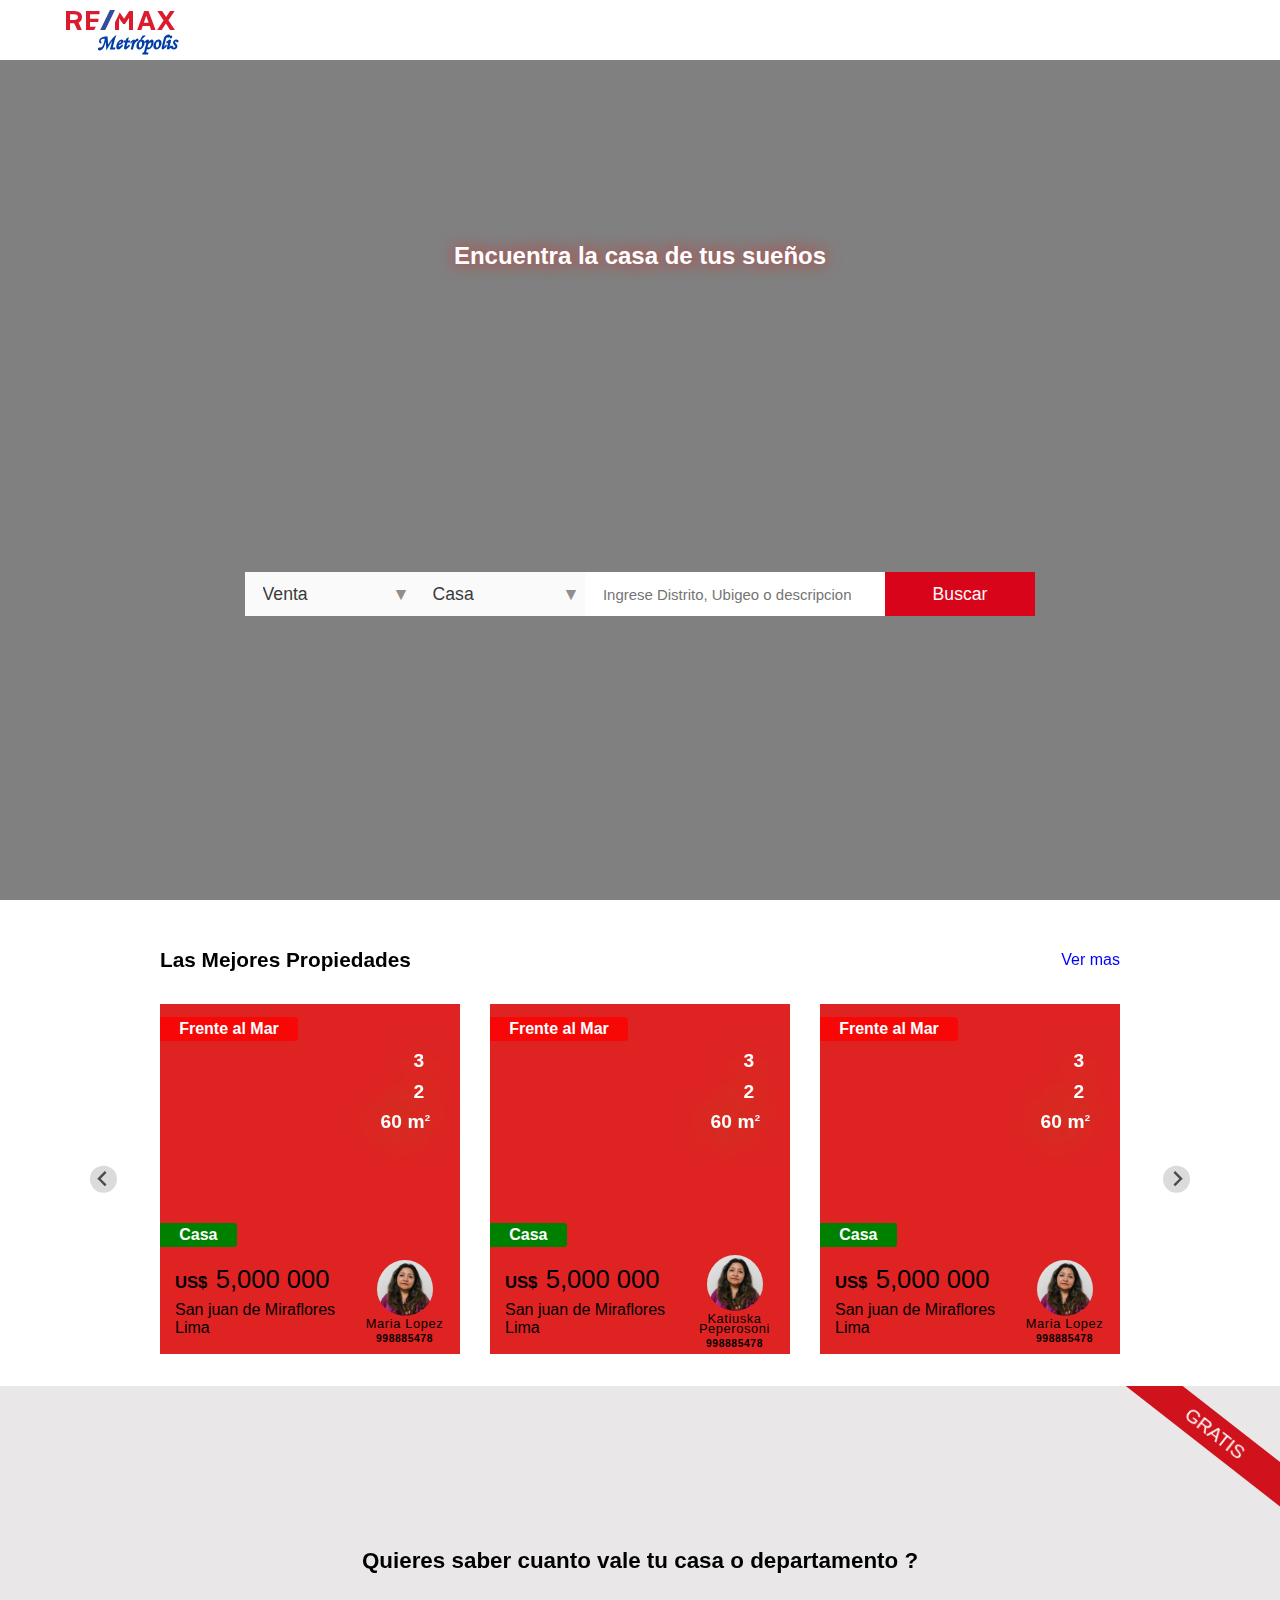
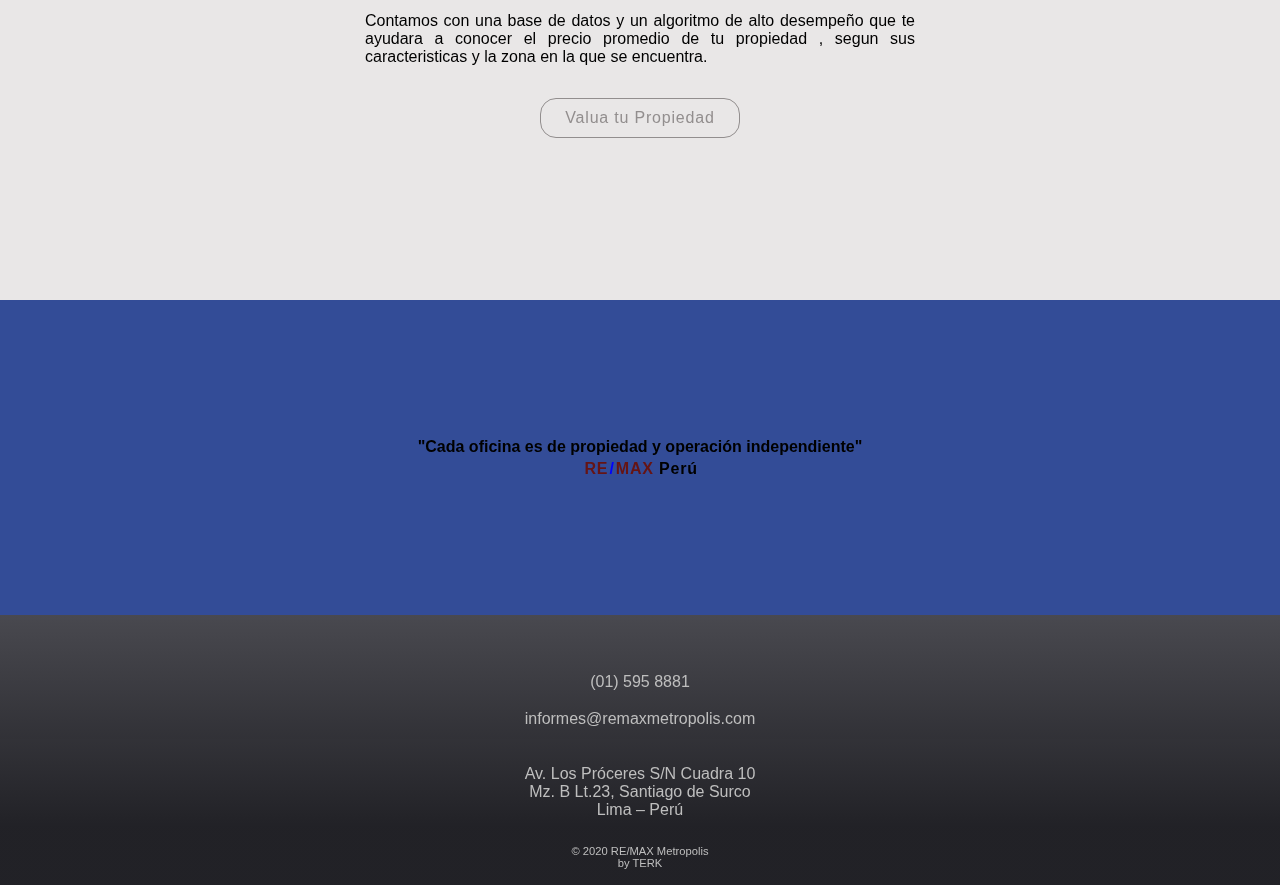
==== commit afcf0506: "antes de cambiar agente por caracteristicas en los CARDS" ====
--- a/index.html
+++ b/index.html
@@ -127,6 +127,7 @@
 
     <!-- =========  BODY  ======== -->
     <main class="home" title="Remax Metropolis"> 
+
       <section class="portada">
         <div class="frase">
           <h2>Encuentra la casa de tus sueños</h2>
@@ -148,7 +149,7 @@
             </select>
           </div>
 
-          <div class="form-item">
+          <div class="form-item input">
             <input
               type="text"
               name="ubicacion"
@@ -156,14 +157,14 @@
               placeholder="Ingrese Distrito, Ubigeo o descripcion"
             />
           </div>
-          <div class="form-item"><button>Buscar</button></div>
+          <div class="form-item button"><button>Buscar</button></div>
         </form>
       </section>
 
       <section class="ultimas-propiedades">
         <div class="grid-area-titulo container">
-          <h3>Ultimas Propiedades agregadas</h3>
-          <span><a href="#">Mostrar todos</a></span>
+          <h3>Las Mejores Propiedades</h3>
+          <span><a href="#">Ver mas</a></span>
         </div>
         <div class="cards-container container">
           <div id="card-slider" class="splide">
@@ -501,20 +502,25 @@
       </section>
 
       <section class="valuaciones">
-        <div class="container">
-
-          <h3 >Valuaciones</h3>
-          <h4>Quieres saber cuanto vale tu casa  o departamento ?</h4>   
+
+          <div class="gratis"><span>GRATIS</span></div>
+        <div class=" container">
+
+          <!-- <h3 >Valuaciones</h3> -->
+          <h3>Quieres saber cuanto vale tu casa  o departamento ?</h3>   
+          <p>Contamos con una base de datos y un algoritmo de alto desempeño que te ayudara a conocer el precio promedio de tu propiedad , segun sus caracteristicas y la zona en la que se encuentra.</p>
           <button>Valua tu Propiedad</button>
         </div>
       </section>
-      <section class="nuestros-asesores"></section>
-      <section class="se-un-asesor"></section>
-      <section class="ultimas-noticias"></section>
-      <section class="blog"></section>
+      <!-- <section class="nuestros-asesores"></section> -->
+      <section class="se-un-asesor">
+        <div class="container"></div>
+      </section>
+      <!-- <section class="ultimas-noticias"></section>
+      <section class="blog"></section> -->
       <section class="contactanos"></section>
       <section class="como-llegar"></section>
-    </main> -->
+    </main> 
 
     <!-- =========  FOOTER  ======== -->
     <footer>
--- a/css/general.css
+++ b/css/general.css
@@ -1,37 +1,59 @@
+@font-face {
+	font-family: 'Arial CE Regular';
+	src: url(/assets/fonts/arial_ce/ArialCE.ttf) format('ttf');
+}
+@font-face {
+	font-family: 'Arial CE Bold';
+	src: url(/assets/fonts/arial_ce/ArialCEBold.ttf) format('ttf');
+}
+
 * {
-    padding: 0;
-    margin: 0;
-    font-family: 'Nunito Sans', sans-serif;
+  padding: 0;
+  margin: 0;
+  /* font-family: "Nunito Sans", sans-serif; */
+  font-family: "Arial CE Regular", sans-serif;
 }
 
 html {
-    font-size: 16px;
+  font-size: 16px;
 }
-
 
 /* ============= VARIABLES ============ */
 
 :root {
-    /* --primary-color: rgb(220, 28, 46); */
-    --primary-color: #bd2939;
-    --secondary-color: #003da5;
+  /* --primary-color: rgb(220, 28, 46); */
+  --primary-color: #bd2939;
+  --secondary-color: #003da5;
 }
 
 .hidden {
-    display: none;
+  display: none;
 }
 
 .fixed {
-    position: fixed;
+  position: fixed;
 }
-body{
-    max-width: 100vw;
+body {
+  max-width: 100vw;
 }
 .container {
-    max-width: 1200px;
+  max-width: 1100px;
 
-    width: 95%;
-    justify-self: center;
-    align-self: center;
-    /* height: auto; */
-}+  width: 95%;
+  justify-self: center;
+  align-self: center;
+
+  /* height: auto; */
+}
+
+input[type="text"] {
+  box-shadow: none;
+}
+input:focus,
+textarea:focus,
+select:focus,
+button:focus {
+  outline-offset: 0px !important
+  ;
+  outline: none !important;
+}
--- a/css/home.css
+++ b/css/home.css
@@ -1,15 +1,14 @@
 main.home {
   margin-top: 60px;
-  display: grid;
   width: 100%;
   height: auto;
-  grid-template-columns: 1fr;
-  grid-template-rows: repeat(9, minmax(100px, auto));
-  grid-template-areas: "portada" "ultimas-propiedades" "valuaciones" " nuestros-asesores" " se-un-asesor" "ultimas-noticias" "blog" "contactanos" "como-llegar";
-}
-
+}
+
+/* ==================================================0
+ */
+
+/* ==============    PORTADA  ===========*/
 .portada {
-  grid-area: "portada";
   width: 100%;
   height: calc(100vh - 60px);
   display: grid;
@@ -17,52 +16,6 @@
   grid-template-rows: 1fr 3fr;
   background: gray;
 }
-
-.ultimas-propiedades {
-  grid-area: "ultimas-propiedades";
-  width: 100%;
-  height: auto;
-  background: rgb(241, 85, 85);
-  padding: 1em 0;
-  display: flex;
-  flex-direction: column;
-}
-
-.valuaciones {
-  grid-area: "valuaciones";
-  display: flex;
-  align-items: center;
-  justify-content: center;
-}
-
-.nuestros-asesores {
-  grid-area: "nuestros-asesores";
-}
-
-.se-un-asesor {
-  grid-area: "se-un-asesor";
-}
-
-.ultimas-noticias {
-  grid-area: "ultimas-noticias";
-}
-
-.blog {
-  grid-area: "blog";
-}
-
-.contactanos {
-  grid-area: "contactanos";
-}
-
-.como-llegar {
-  grid-area: "como-llegar";
-}
-
-/* ==================================================0
- */
-
-/* ==============    PORTADA  ===========*/
 
 .portada .frase {
   align-self: flex-end;
@@ -76,7 +29,7 @@
   text-shadow: 0em 0em 1em #d42f2f;
 }
 
-.portada .form-filtros {
+.form-filtros {
   justify-self: center;
   align-self: center;
   display: flex;
@@ -89,10 +42,10 @@
   /* background: hsla(0, 34%, 49%, 0.438); */
 }
 
-.portada .form-filtros .form-item {
+.form-item {
   margin-top: 1em;
   height: 2em;
-  width: 80%;
+  width: 350px;
   background: #fafafa;
   overflow: hidden;
   border-radius: 0.4em;
@@ -101,7 +54,9 @@
   -ms-border-radius: 0.4em;
   -o-border-radius: 0.4em;
 }
-
+.form-item.select {
+  width: 350px;
+}
 /* ======  SELECT BOX */
 
 select,
@@ -180,41 +135,103 @@
   width: 100%;
   height: 100%;
   color: #3b3a3a;
+  appearance: none;
+  overflow: hidden;
+  border: none;
+}
+.form-item input {
   text-indent: 1.2em;
-  appearance: none;
-  overflow: hidden;
-  border: none;
-}
-
+}
 .form-item button {
-  background: rgb(220, 28, 46);
+  background: rgb(216, 5, 26);
   font-size: 1em;
   color: #fafafa;
-}
-
+  cursor: pointer;
+}
+.form-item button:hover {
+  background: rgb(216, 5, 26);
+  font-size: 1em;
+  color: #fafafa;
+  font-weight: 700;
+}
+@media (min-width: 750px) {
+  .form-filtros {
+    max-width: 1000px;
+    width: 90%;
+    /* position: relative; */
+    display: flex;
+    flex-direction: row;
+    justify-content: center;
+  }
+  .form-item {
+    height: 2.5em;
+    line-height: 2.5em;
+    font-size: 1.1em;
+
+    border-radius: 0;
+    -webkit-border-radius: 0;
+    -moz-border-radius: 0;
+    -ms-border-radius: 0;
+    -o-border-radius: 0;
+  }
+  .form-item.button {
+    width: 15%;
+    max-width: 200px;
+  }
+
+  .form-item.input {
+    width: 45%;
+    max-width: 300px;
+  }
+  .form-item input[type="text"] {
+    font-size: 0.85em;
+  }
+
+  .form-item.select {
+    width: 25%;
+    max-width: 170px;
+  }
+  .form-item.select::after {
+    padding: 0 0.3em;
+    text-indent: 0.2em;
+  }
+}
 /* ============ULTIMAS PROPIEDADES============== */
+
+.ultimas-propiedades {
+  width: 100%;
+  height: auto;
+  /* background: rgb(241, 85, 85); */
+  /* background: rgb(241, 85, 85); */
+  padding: 1em 0;
+  display: flex;
+  flex-direction: column;
+  justify-content: center;
+  align-items: center;
+  padding: 1em 0;
+}
+/* === */
 
 .grid-area-titulo {
   width: 90%;
-  max-width: 1100px;
-  display: flex;
-  justify-content: space-between;
-  align-content: center;
-  font-size: 0.8em;
-  margin: 1em 0;
+  max-width: 960px;
+  display: flex;
+  justify-content: center;
+  align-items: center;
+  margin: 2em 0;
 }
 .grid-area-titulo h3 {
-  color: white;
-  font-size: 1em;
-  text-transform: uppercase;
-  font-weight: 1000;
-  letter-spacing: 0.05em;
-  padding-right: 3em;
+  /* color: white; */
+  /* color: red; */
+  font-size: 1.3em;
+  font-family: 'Arial CE Bold', Helvetica, sans-serif;
+  /* letter-spacing: 0.05em; */
 }
 .grid-area-titulo a {
   text-decoration: none;
   color: blue;
-  line-height: 1em;
+  line-height: 0.5em;
+  display: none;
 }
 
 .grid-area-titulo .ultimas-propiedades .cards-container {
@@ -228,8 +245,12 @@
 }
 @media (min-width: 700px) {
   .grid-area-titulo {
-      width:82%;
-    justify-content: flex-start;
+    width: 82%;
+    justify-content: space-between;
+  }
+  .grid-area-titulo a{
+    padding-left: 3em;
+    display: block;
   }
 }
 
@@ -237,4 +258,93 @@
 
 /* VALUACIONES */
 
-
+.valuaciones {
+  position: relative;
+  display: flex;
+  align-items: center;
+  justify-content: center;
+  background: #e9e7e7;
+
+  width: 100%;
+  min-height: 450px;
+  overflow: hidden;
+  text-align: center;
+}
+/* === */
+.valuaciones h3 {
+  font-size: 1.4em;
+  padding-bottom: 1em;
+}
+
+.valuaciones p {
+  display: none;
+}
+.valuaciones button {
+  width: 200px;
+  height: 2.5em;
+  font-size: 1em;
+  /* font-weight: 500; */
+  background: none;
+  cursor: pointer;
+  /* text-decoration: underline; */
+
+  border: 0.05em solid #928e8e;
+  color: #928e8e;
+  letter-spacing: 0.05em;
+
+  border-radius: 1em;
+  -webkit-border-radius: 1em;
+  -moz-border-radius: 1em;
+  -ms-border-radius: 1em;
+  -o-border-radius: 1em;
+}
+.valuaciones button:hover {
+  text-decoration: none;
+  color: black;
+  border-width: 0.1em;
+}
+
+.gratis {
+  height: 35px;
+  width: 210px;
+  background-color: #cf121b;
+  position: absolute;
+  top: 30px;
+  right: -40px;
+
+  display: flex;
+  align-items: center;
+  justify-content: center;
+
+  text-align: center;
+  color: #fff;
+  font-size: 1.2em;
+
+  white-space: nowrap;
+  -webkit-transform: rotate(38deg);
+  -moz-transform: rotate(38deg);
+  -ms-transform: rotate(38deg);
+  -o-transform: rotate(38deg);
+  transform: rotate(38deg);
+}
+
+@media (min-width: 700px) {
+  .valuaciones {
+    padding: 2em 0;
+  }
+  .valuaciones p {
+    display: block;
+    margin: auto;
+    max-width: 550px;
+    text-align: justify;
+    padding: 1em 0 2em 0;
+  }
+} /* ======================================== */
+.se-un-asesor {
+}
+
+.contactanos {
+}
+
+.como-llegar {
+}
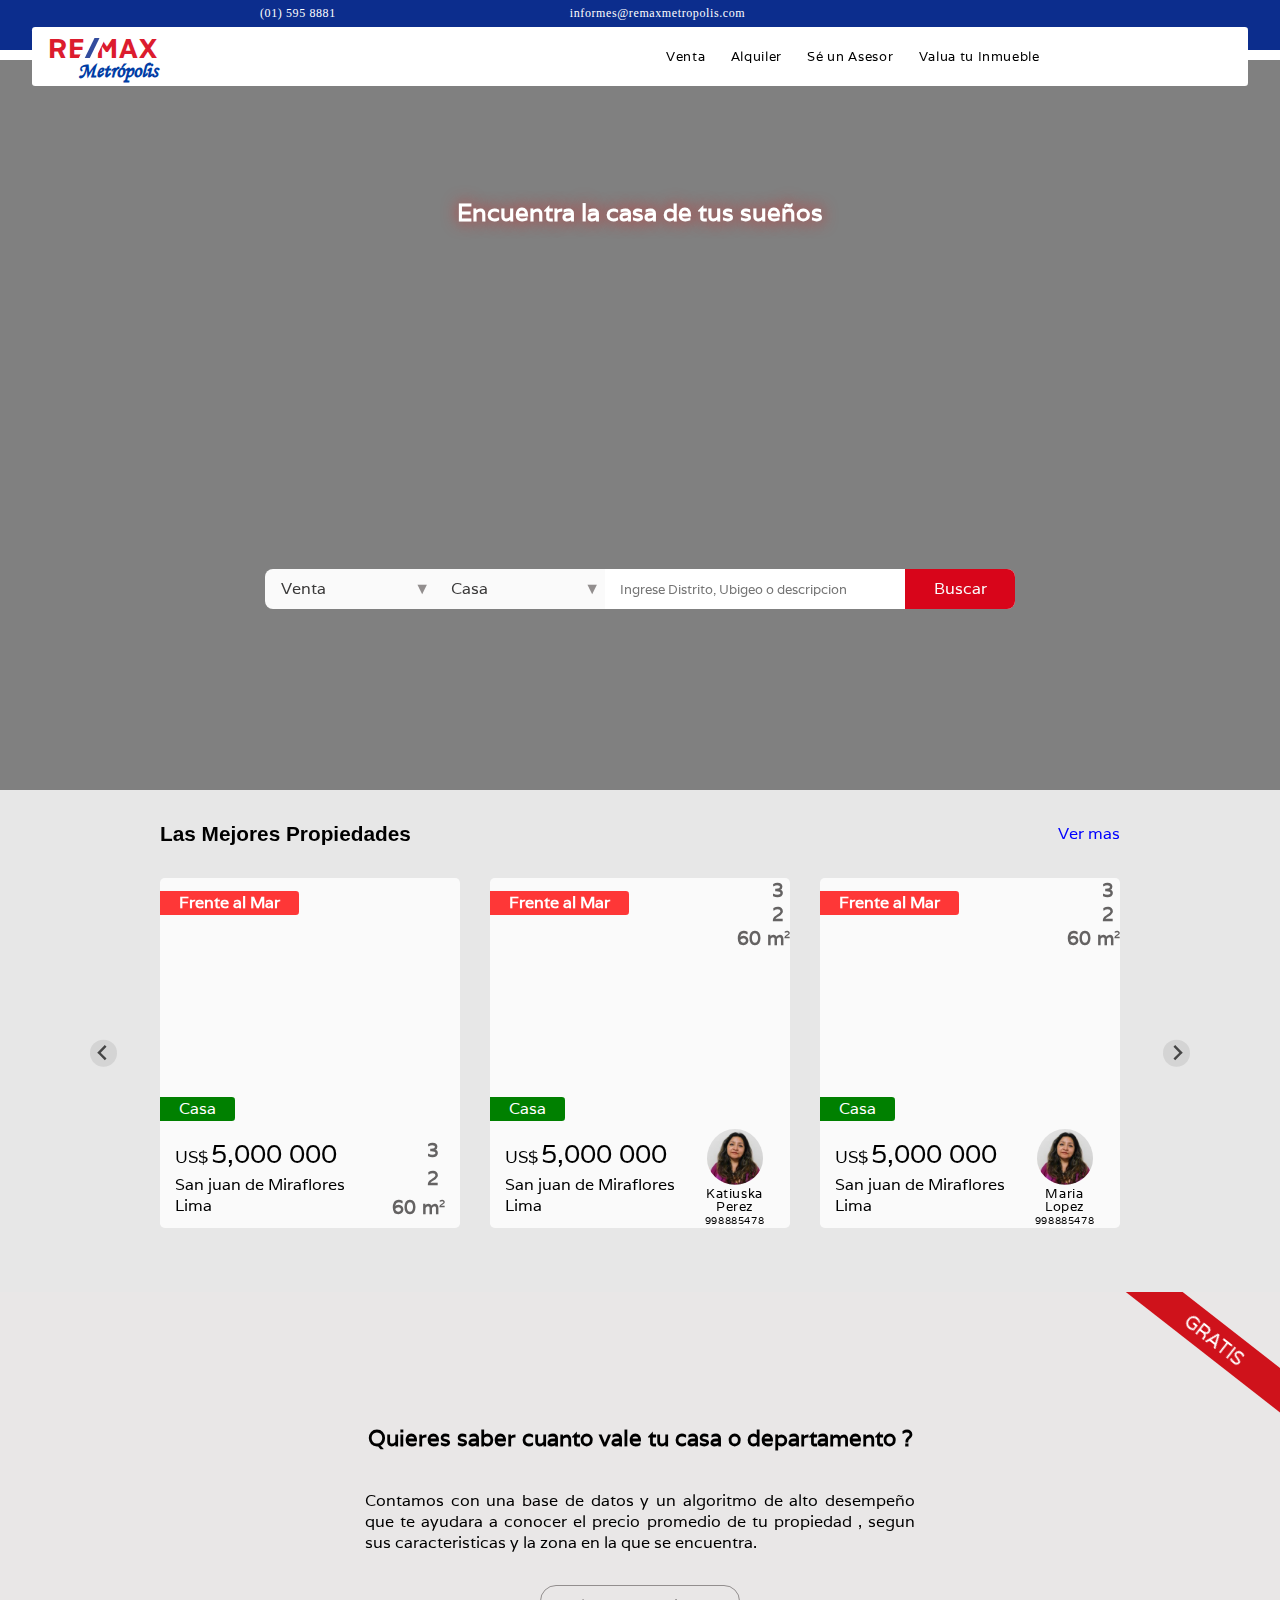
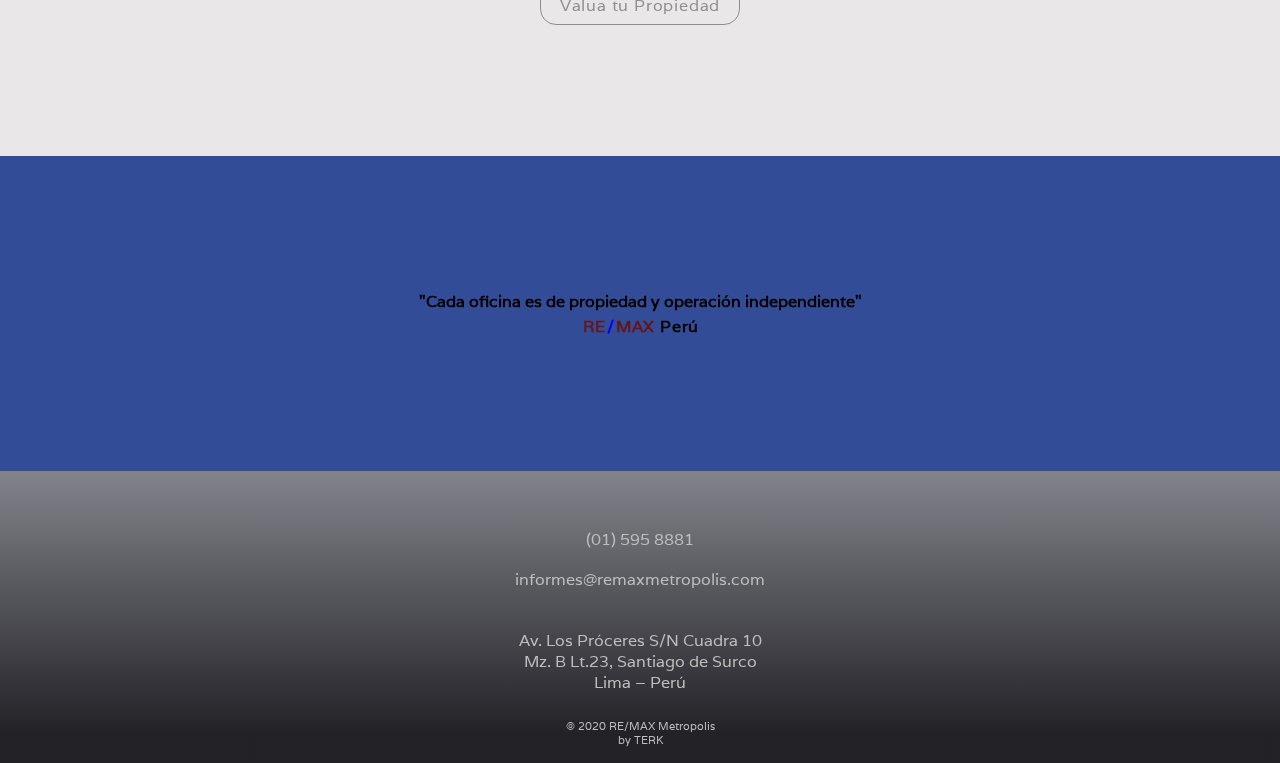
==== commit 03f9c3c2: "antes de cambiar los filtros" ====
--- a/index.html
+++ b/index.html
@@ -10,6 +10,7 @@
     <link
       href="https://fonts.googleapis.com/css?family=Nunito+Sans&display=swap"
       rel="stylesheet"
+      r
     />
 
     <!-- FONT AWESOME -->
@@ -28,10 +29,7 @@
       rel="stylesheet"
       href="https://cdn.jsdelivr.net/npm/@splidejs/splide@1.2.0/dist/css/splide.min.css"
     /> -->
-    <link
-      rel="stylesheet"
-      href="assets/libraries/splide/splide.min.css"
-    />
+    <link rel="stylesheet" href="assets/libraries/splide/splide.min.css" />
     <link rel="stylesheet" href="css/splide-cards.css" />
 
     <!-- ESTILOS -->
@@ -45,12 +43,30 @@
     <!-- =========  HEADER  ======== -->
 
     <header>
-      <div class="navbar-top  hidden">
+      <div id="navbar-top" class="navbar-top">
         <!-- completar cuando sea pantalla mas grande -->
+        <div class="info">
+          <span class=""><i class="fas fa-phone-alt"></i>(01) 595 8881</span>
+          <span class=""
+            ><i class="fas fa-envelope"></i
+            ><a rel="nofollow" href="mailto:informes@remaxmetropolis.com"
+              >informes@remaxmetropolis.com</a
+            >
+          </span>
+          <div class="nav-social">
+            <a href="#" rel="nofollow" title="Siguenos en Facebook"
+              ><i class="fab fa-facebook-f"></i
+            ></a>
+            <a href="#" rel="nofollow" title="Siguenos en Instagram"
+              ><i class="fab fa-instagram"></i
+            ></a>
+            <a href="#" rel="nofollow" title="Siguenos en Youtube"
+              ><i class="fab fa-youtube"></i
+            ></a>
+          </div>
+        </div>
       </div>
       <div class="navbar-main ">
-        <!-- =============  LOGO =============== -->
-        <!-- <div class="logo"><img class="logo-img" src="img/nav-bar-logo3.jpg" alt=""></div> -->
         <div class="logo logo-remax">
           <h1 id="remax">
             RE<span class="content-slash"
@@ -64,6 +80,19 @@
         <!-- ============================ -->
         <!-- ============ MENU ============ -->
         <nav class="nav-menu">
+          <div class="menu-xl">
+            <ul>
+              <li>Venta</li>
+              <li>Alquiler</li>
+              <!-- <li>Asesores</li> -->
+              <li>Sé un Asesor</li>
+              <!-- <li>BLOG</li> -->
+              <li>Valua tu Inmueble</li>
+            </ul>
+          </div>
+          <div data-pushbar-target="right" class="menu-hamburguesa">
+            <i class="menu-icon fas fa-bars"></i>
+          </div>
           <div data-pushbar-id="right" class="pushbar from_right">
             <span data-pushbar-close class="close push_right"></span>
             <!-- ==== REMAX MENU TITULO ===== -->
@@ -117,17 +146,13 @@
               </div>
             </div>
           </div>
-          <div data-pushbar-target="right" class="menu-hamburguesa">
-            <i class="menu-icon fas fa-bars"></i>
-          </div>
         </nav>
         <!-- ============================ -->
       </div>
     </header>
 
     <!-- =========  BODY  ======== -->
-    <main class="home" title="Remax Metropolis"> 
-
+    <main class="home" title="Remax Metropolis">
       <section class="portada">
         <div class="frase">
           <h2>Encuentra la casa de tus sueños</h2>
@@ -168,7 +193,7 @@
         </div>
         <div class="cards-container container">
           <div id="card-slider" class="splide">
-            <article class="splide__track">
+            <div class="splide__track">
               <ul class="splide__list">
                 <li class="splide__slide">
                   <article class="card">
@@ -180,14 +205,7 @@
                       <div class="card_destacado">
                         <p>Frente al Mar</p>
                       </div>
-                      <div class="card_caracteristicas">
-                        <p>3<i class="fas fa-bed"></i></p>
-                        <p>2<i class="fas fa-toilet"></i></p>
-
-                        <p>
-                          60<span class="fas">m<sup>2</sup></span>
-                        </p>
-                      </div>
+
                       <div class="card_tipo_propiedad">
                         <p>
                           Casa
@@ -209,16 +227,12 @@
                         </div>
                         <p class="card_distrito"></p>
                       </div>
-                      <div class="card_descripcion_agente">
-                        <img src="img/agentes/agente-1.jpg" alt="" />
-
-                        <p>
-                          Maria Lopez
-                        </p>
-                        <p>
-                          <span>
-                            998885478
-                          </span>
+                      <div class="card_caracteristicas">
+                        <p>3<i class="fas fa-bed"></i></p>
+                        <p>2<i class="fas fa-toilet"></i></p>
+
+                        <p>
+                          60<span class="fas">m<sup>2</sup></span>
                         </p>
                       </div>
                     </div>
@@ -268,7 +282,7 @@
                         <img src="img/agentes/agente-1.jpg" alt="" />
 
                         <p>
-                          Katiuska peperosoni
+                          Katiuska Perez
                         </p>
                         <p>
                           <span>
@@ -441,60 +455,6 @@
                     </div>
                   </article>
                 </li>
-                <li class="splide__slide">
-                  <article class="card">
-                    <div class="card_img">
-                      <img
-                        src="https://splidejs.com/wp-content/uploads/2019/08/t02.jpg"
-                        alt=""
-                      />
-                      <div class="card_destacado">
-                        <p>Frente al Mar</p>
-                      </div>
-                      <div class="card_caracteristicas">
-                        <p>3<i class="fas fa-bed"></i></p>
-                        <p>2<i class="fas fa-toilet"></i></p>
-
-                        <p>
-                          60<span class="fas">m<sup>2</sup></span>
-                        </p>
-                      </div>
-                      <div class="card_tipo_propiedad">
-                        <p>
-                          Casa
-                        </p>
-                      </div>
-                    </div>
-                    <div class="card_descripcion">
-                      <div class="card_descripcion_propiedad">
-                        <p class="card_precio">
-                          <span class="tipo_moneda">US$</span>5,000 000
-                        </p>
-                        <div class="card_direccion">
-                          <p>
-                            San juan de Miraflores
-                          </p>
-                          <p>
-                            Lima
-                          </p>
-                        </div>
-                        <p class="card_distrito"></p>
-                      </div>
-                      <div class="card_descripcion_agente">
-                        <img src="img/agentes/agente-1.jpg" alt="" />
-
-                        <p>
-                          Maria Lopez
-                        </p>
-                        <p>
-                          <span>
-                            998885478
-                          </span>
-                        </p>
-                      </div>
-                    </div>
-                  </>
-                </li>
               </ul>
             </div>
           </div>
@@ -502,43 +462,44 @@
       </section>
 
       <section class="valuaciones">
-
-          <div class="gratis"><span>GRATIS</span></div>
+        <div class="gratis"><span>GRATIS</span></div>
         <div class=" container">
-
           <!-- <h3 >Valuaciones</h3> -->
-          <h3>Quieres saber cuanto vale tu casa  o departamento ?</h3>   
-          <p>Contamos con una base de datos y un algoritmo de alto desempeño que te ayudara a conocer el precio promedio de tu propiedad , segun sus caracteristicas y la zona en la que se encuentra.</p>
+          <h3>Quieres saber cuanto vale tu casa o departamento ?</h3>
+          <p>
+            Contamos con una base de datos y un algoritmo de alto desempeño que
+            te ayudara a conocer el precio promedio de tu propiedad , segun sus
+            caracteristicas y la zona en la que se encuentra.
+          </p>
           <button>Valua tu Propiedad</button>
         </div>
       </section>
       <!-- <section class="nuestros-asesores"></section> -->
-      <section class="se-un-asesor">
+      <div class="se-un-asesor">
         <div class="container"></div>
-      </section>
+      </div>
       <!-- <section class="ultimas-noticias"></section>
       <section class="blog"></section> -->
       <section class="contactanos"></section>
       <section class="como-llegar"></section>
-    </main> 
+    </main>
 
     <!-- =========  FOOTER  ======== -->
+    <div class="f-license-remax">
+      <span>"Cada oficina es de propiedad y operación independiente"</span>
+      <a rel="nofollow" href="https://www.remax.pe"
+        ><i>RE<span>/</span>MAX</i> Perú</a
+      >
+    </div>
     <footer>
       <div class="footer-top">
-        <div class="f-license-remax">
-          <span>"Cada oficina es de propiedad y operación independiente"</span>
-          <a rel="nofollow" href="https://www.remax.pe"
-            ><i>RE<span>/</span>MAX</i> Perú</a
-          >
-        </div>
-
         <div class="f-social-networks">
           <a
             href="#"
             rel="nofollow"
             title="Siguenos en Facebook"
             class=" fab fa-facebook"
-          ></article>
+          ></a>
           <a
             href="#"
             rel="nofollow"
@@ -590,6 +551,6 @@
     <script src="assets/libraries/splide/splide.min.js"></script>
     <script src="js/splide_home.js"></script>
 
-    <!-- <script src="js/remax.js"></script> -->
+    <script src="js/main.js"></script>
   </body>
 </html>
--- a/css/general.css
+++ b/css/general.css
@@ -1,17 +1,38 @@
 @font-face {
-	font-family: 'Arial CE Regular';
-	src: url(/assets/fonts/arial_ce/ArialCE.ttf) format('ttf');
+  font-family: 'Arial CE Regular';
+  src: url(/assets/fonts/arial_ce/ArialCE.ttf) format('truetype');
 }
 @font-face {
-	font-family: 'Arial CE Bold';
-	src: url(/assets/fonts/arial_ce/ArialCEBold.ttf) format('ttf');
+  font-family: 'Arial CE Bold';
+  src: url(/assets/fonts/arial_ce/ArialCEBold.ttf) format('truetype');
+}
+@font-face {
+  font-family: 'SegoeRegular';
+  src: url(/assets/fonts/segoe/Segoe\UI.ttf) format('truetype');
+}
+@font-face {
+  font-family: 'SegoeBold';
+  src: url(/assets/fonts/segoe/Segoe\UI\Bold.ttf) format('truetype');
+}
+@font-face {
+  font-family: 'Muli';
+  src: url(/assets/fonts/muli/Muli-VariableFont:wght.ttf) format('truetype');
+}
+@font-face {
+  font-family: 'SourceSans';
+  src: url(/assets/fonts/sourcesans/SourceSansPro-Regular.otf) format('truetype');
+}
+@font-face {
+  font-family: 'Varela';
+  src: url(/assets/fonts/varela/Varela-Regular.ttf) format('truetype');
 }
 
 * {
   padding: 0;
   margin: 0;
   /* font-family: "Nunito Sans", sans-serif; */
-  font-family: "Arial CE Regular", sans-serif;
+  /* font-family: "Arial CE Regular"; */
+  font-family: 'Varela';
 }
 
 html {
@@ -35,6 +56,7 @@
 }
 body {
   max-width: 100vw;
+  background: #e7e7e7;
 }
 .container {
   max-width: 1100px;
@@ -46,8 +68,7 @@
   /* height: auto; */
 }
 
-input[type="text"] {
-  box-shadow: none;
+input[type='text'] {
 }
 input:focus,
 textarea:focus,
@@ -56,4 +77,19 @@
   outline-offset: 0px !important
   ;
   outline: none !important;
+  /* border: none; */
 }
+
+input[type='number']::-webkit-inner-spin-button,
+input[type='number']::-webkit-outer-spin-button {
+  -webkit-appearance: none;
+  margin: 0;
+}
+
+select {
+  background: white;
+}
+select {
+  /* box-shadow: none;
+  border: none; */
+}
--- a/css/remax.css
+++ b/css/remax.css
@@ -23,12 +23,12 @@
 	display: inline-block;
 	flex-wrap: nowrap;
 	font-weight: 400;
-	letter-spacing: 0.05em;
+	letter-spacing: 0.03em;
 	font-size: 28px;
-
 	color: rgb(220, 28, 46);
 	font-style: normal;
 	white-space: nowrap;
+	padding-bottom: 3px;
 }
 #metropolis {
 	position: relative;
@@ -51,7 +51,7 @@
 
 	height: 1.38em;
 
-	left: -0.2em;
+	left: -0.1em;
 }
 
 .border-slash {
--- a/css/header-footer.css
+++ b/css/header-footer.css
@@ -1,244 +1,341 @@
 /* ==============HEADER============== */
 header {
-	width: 100%;
-	position: absolute;
-	top: 0;
-	/* border-bottom: 1px solid var(--primary-color); */
+  width: 100%;
+  position: absolute;
+  top: 0;
+  background: white;
+  height: 60px;
+  /* border-bottom: 1px solid var(--primary-color); */
 }
 
 .navbar-top {
-	height: 2.5em;
-
-	width: 100%;
-}
+  height: 50px;
+  display: none;
+  width: 100%;
+  background: #0c2d8d;
+  position: absolute;
+}
+.info {
+  max-width: 1000px;
+  width: 95%;
+  /* height: 30px; */
+  height: 25px;
+  align-self: flex-start;
+  margin: 0 auto;
+  display: flex;
+  justify-content: space-around;
+  align-items: center;
+}
+.info span,
+.info a {
+  font-size: 0.75rem;
+  letter-spacing: 0.05em;
+  color: white;
+  font-family: 'Arial CE Bold';
+  appearance: none;
+  text-decoration: none;
+}
+.info i {
+  padding-right: 0.5em;
+}
+.info .nav-social a {
+  padding-right: 0.5em;
+  font-size: 1.1rem;
+}
+
 .navbar-main {
-	height: 3.7rem;
-
-	display: flex;
-	align-items: center;
-	justify-content: space-between;
-	width: 90%;
-	margin: 0 auto;
+  height: 3.7rem;
+  background: white;
+  display: flex;
+  align-items: center;
+  justify-content: space-between;
+  width: 100%;
+  margin: 0 auto;
 }
 
 .logo {
-	cursor: pointer;
+  cursor: pointer;
+  padding-left: 1em;
 }
 
 .nav-menu {
-	position: relative;
-	width: 50%;
-	display: flex;
-	justify-content: flex-end;
-	align-items: center;
-}
+  position: relative;
+  width: 50%;
+  display: flex;
+  justify-content: flex-end;
+  align-items: center;
+  height: 100%;
+}
+.menu-xl {
+  display: none;
+}
+
 .menu-icon {
-	font-size: 1.7em;
-	padding: 0.5em;
-	color: #b83443;
+  font-size: 1.7em;
+  padding: 0.5em;
+  color: #b83443;
 }
 .menu-hamburguesa {
-	cursor: pointer;
+  cursor: pointer;
+  padding-right: 1em;
 }
 /* ========MENU========= */
 .pushbar {
-	background: var(--primary-color);
-	display: flex !important;
-	flex-direction: column;
-	align-content: center;
-	justify-content: space-evenly;
-	color: white;
+  background: var(--primary-color);
+  display: flex !important;
+  flex-direction: column;
+  align-content: center;
+  justify-content: space-evenly;
+  color: white;
 }
 
 .nav-menu .title {
-	height: 4em;
-	font-size: 1.5em;
-	text-align: center;
-	justify-self: flex-start;
+  height: 4em;
+  font-size: 1.5em;
+  text-align: center;
+  justify-self: flex-start;
 }
 
 .menu {
-	display: flex;
-	height: 35%;
-	flex-flow: column;
-	align-items: center;
-	justify-content: space-evenly;
+  display: flex;
+  height: 35%;
+  flex-flow: column;
+  align-items: center;
+  justify-content: space-evenly;
 }
 .menu li {
-	list-style: none;
-	font-size: 0.8em;
-	font-weight: 800;
-	letter-spacing: 0.05em;
-	text-transform: uppercase;
+  list-style: none;
+  font-size: 0.8em;
+  font-weight: 800;
+  letter-spacing: 0.05em;
+  text-transform: uppercase;
+  cursor: pointer;
 }
 .menu li:hover {
-	color: rgba(50, 28, 172, 0.822);
-	cursor: pointer;
+  text-decoration: underline;
 }
 
 .close {
-	width: 1.5em;
-	height: 1.5em;
-	position: absolute;
-	cursor: pointer;
-	top: 1.5em;
-	right: 1.5em;
+  width: 1.5em;
+  height: 1.5em;
+  position: absolute;
+  cursor: pointer;
+  top: 1.5em;
+  right: 1.5em;
 }
 .close:before,
 .close:after {
-	position: absolute;
-	left: 0.75em;
-	content: ' ';
-	height: 1.5em;
-	width: 0.2em;
-	background-color: #fff;
+  position: absolute;
+  left: 0.75em;
+  content: ' ';
+  height: 1.5em;
+  width: 0.2em;
+  background-color: #fff;
 }
 .close:before {
-	transform: rotate(45deg);
+  transform: rotate(45deg);
 }
 .close:after {
-	transform: rotate(-45deg);
+  transform: rotate(-45deg);
 }
 
 /* menu logo COLOR WHITE */
 .pushbar .title {
-	align-self: center;
+  align-self: center;
 }
 .pushbar .logo-remax * {
-	color: white !important;
+  color: white !important;
 }
 .pushbar #remax {
-	font-size: 1.5em;
+  font-size: 1.5em;
 }
 .pushbar #metropolis {
-	font-size: 1.2em;
-	align-self: center;
+  font-size: 1.2em;
+  align-self: center;
 }
 .pushbar .logo-remax .border-slash {
-	background: var(--primary-color) !important;
+  background: var(--primary-color) !important;
 }
 .pushbar .logo-remax .slash {
-	background: white !important;
+  background: white !important;
 }
 
 /* =========FOOTER========== */
 footer {
-	width: 100%;
-	display: flex;
-	flex-direction: column;
-	justify-content: space-evenly;
-	align-items: center;
-	background: rgb(131, 131, 139);
-	background: linear-gradient(180deg, rgba(131, 131, 139, 1) 0%, rgba(31, 31, 36, 0.9864320728291317) 90%);
+  width: 100%;
+  display: flex;
+  flex-direction: column;
+  justify-content: space-evenly;
+  align-items: center;
+  background: rgb(131, 131, 139);
+  background: linear-gradient(180deg, rgba(131, 131, 139, 1) 0%, rgba(31, 31, 36, 0.9864320728291317) 90%);
 }
 .footer-top {
-	display: flex;
-	flex-direction: column;
-	justify-content: space-evenly;
-	align-items: center;
-	width: 100%;
-	height: auto;
+  display: flex;
+  flex-direction: column;
+  justify-content: space-evenly;
+  align-items: center;
+  width: 100%;
+  height: auto;
 }
 /* ---- */
 
 .f-license-remax {
-	height: 35vh;
-	width: 100%;
-	display: flex;
-	flex-flow: column;
-	align-items: center;
-	justify-content: center;
-	background: #334c97;
+  height: 35vh;
+  width: 100%;
+  display: flex;
+  flex-flow: column;
+  align-items: center;
+  justify-content: center;
+  background: #334c97;
 }
 
 .f-license-remax span,
 .f-license-remax a {
-	font-weight: bold;
-	text-align: center;
-	padding: 2px 1%;
+  font-weight: bold;
+  text-align: center;
+  padding: 2px 1%;
 }
 .f-license-remax a {
-	text-decoration: none;
-	color: black;
-	font-size: 1em;
-	letter-spacing: 0.05em;
-	white-space: nowrap;
+  text-decoration: none;
+  color: black;
+  font-size: 1em;
+  letter-spacing: 0.05em;
+  white-space: nowrap;
 }
 .f-license-remax a i {
-	color: rgb(102, 20, 20);
-	font-style: normal;
+  color: rgb(102, 20, 20);
+  font-style: normal;
 }
 .f-license-remax a i span {
-	color: blue;
-	font-weight: bold;
+  color: blue;
+  font-weight: bold;
 }
 /* ....... */
 
 .f-social-networks {
-	height: 10%;
-	display: flex;
-	justify-content: space-evenly;
-	align-items: center;
-	width: 100%;
-	max-width: 400px;
-	padding: 1.5em 0;
+  height: 10%;
+  display: flex;
+  justify-content: space-evenly;
+  align-items: center;
+  width: 100%;
+  max-width: 400px;
+  padding: 1.5em 0;
 }
 .f-social-networks a {
-	text-decoration: none;
-	color: rgb(190, 190, 190);
-	cursor: pointer;
+  text-decoration: none;
+  color: rgb(190, 190, 190);
+  cursor: pointer;
 }
 .f-social-networks .fab {
-	/* font-size: 1.5em; */
-	font-size: 2em;
+  /* font-size: 1.5em; */
+  font-size: 2em;
 }
 
 .fa-facebook:hover {
-	color: #121497;
+  /* color: #121497; */
+  text-shadow: 0 0 1em #85c6d1;
 }
 .fa-instagram:hover {
-	color: #ce5e6b;
+  /* color: #ce5e6b; */
+  text-shadow: 0 0 1em #ce5e6b;
 }
 .fa-youtube:hover {
-	color: #b31c2e;
+  text-shadow: 0 0 1em #b31c2e;
+
+  /* color: #b31c2e; */
 }
 /* -------- */
 .f-contacto {
-	width: 100%;
-	padding: 0 0 1em 0;
-	display: flex;
-	flex-flow: column;
-	flex-wrap: wrap;
-	white-space: pre-wrap;
-
-	color: rgb(190, 190, 190);
+  width: 100%;
+  padding: 0 0 1em 0;
+  display: flex;
+  flex-flow: column;
+  flex-wrap: wrap;
+  white-space: pre-wrap;
+
+  color: rgb(190, 190, 190);
 }
 .f-contacto span {
-	padding: 0.6em 0;
-	white-space: pre-line;
-	text-align: center;
-	text-justify: distribute-all-lines;
+  padding: 0.6em 0;
+  white-space: pre-line;
+  text-align: center;
+  text-justify: distribute-all-lines;
 }
 .f-contacto span a {
-	text-decoration: none;
-	color: rgb(190, 190, 190);
+  text-decoration: none;
+  color: rgb(190, 190, 190);
 }
 .f-contacto span ::before {
-	padding: 0 0.5em 0 0;
+  padding: 0 0.5em 0 0;
 }
 
 /* ---- */
 .footer-bottom {
-	height: auto;
-	font-size: 0.7em;
-	padding: 0 0 1.5em 0;
-	text-align: center;
-	color: rgb(190, 190, 190);
+  height: auto;
+  font-size: 0.7em;
+  padding: 0 0 1.5em 0;
+  text-align: center;
+  color: rgb(190, 190, 190);
 }
 .footer-bottom a {
-	text-decoration: none;
-	color: rgb(190, 190, 190);
+  text-decoration: none;
+  color: rgb(190, 190, 190);
 }
 .footer-bottom a:hover {
-	color: #d6581d;
-}
+  color: #d6581d;
+}
+
+@media (min-width: 850px) {
+  /* header {
+    height: 50px;
+  } */
+
+  .navbar-top {
+    display: flex;
+  }
+  .navbar-main {
+    width: 95%;
+    position: relative;
+    border-radius: 0.2em;
+    -webkit-border-radius: 0.2em;
+    -moz-border-radius: 0.2em;
+    -ms-border-radius: 0.2em;
+    -o-border-radius: 0.2em;
+    /* top: 30px; */
+    top: 27px;
+  }
+  .nav-menu {
+    width: 65%;
+  }
+  .menu-hamburguesa {
+    display: none;
+  }
+  .menu-xl {
+    display: flex;
+    width: 100%;
+    height: 100%;
+  }
+
+  .menu-xl ul {
+    display: flex;
+    width: 100%;
+    flex-flow: row;
+    align-items: center;
+    justify-content: center;
+  }
+
+  .menu-xl li {
+    display: block;
+    /* height: 100%; */
+    padding: 1rem 0.8rem;
+    list-style: none;
+    font-size: 0.8em;
+    letter-spacing: 0.05em;
+    text-align: center;
+    cursor: pointer;
+  }
+  .menu-xl li:hover {
+    color: var(--primary-color);
+  }
+}
--- a/css/home.css
+++ b/css/home.css
@@ -3,6 +3,14 @@
   width: 100%;
   height: auto;
 }
+@media (min-width: 800px) {
+  main.home {
+    margin-top: 40px;
+  }
+  .portada {
+    height: calc(90vh - 40px);
+  }
+}
 
 /* ==================================================0
  */
@@ -10,7 +18,9 @@
 /* ==============    PORTADA  ===========*/
 .portada {
   width: 100%;
-  height: calc(100vh - 60px);
+  height: calc(90vh - 60px);
+  min-height: 400px;
+  max-height: 750px;
   display: grid;
   grid-template-columns: 1fr;
   grid-template-rows: 1fr 3fr;
@@ -48,6 +58,7 @@
   width: 350px;
   background: #fafafa;
   overflow: hidden;
+  border-collapse: separate;
   border-radius: 0.4em;
   -webkit-border-radius: 0.4em;
   -moz-border-radius: 0.4em;
@@ -115,10 +126,6 @@
 
 /* Transition */
 
-.select:hover::after {
-  color: #2629f5;
-}
-
 .options {
   width: 100%;
   font-size: 0.5em !important;
@@ -156,17 +163,28 @@
 }
 @media (min-width: 750px) {
   .form-filtros {
-    max-width: 1000px;
+    max-width: 750px;
     width: 90%;
-    /* position: relative; */
+    /*position: relative;
+    */
     display: flex;
     flex-direction: row;
     justify-content: center;
+    position: relative;
+    top: 5em;
+    overflow: hidden;
+    border-radius: 0.5em;
+    -webkit-border-radius: 0.5em;
+    -moz-border-radius: 0.5em;
+    -ms-border-radius: 0.5em;
+    -o-border-radius: 0.5em;
   }
   .form-item {
+    margin-top: 0;
+
     height: 2.5em;
     line-height: 2.5em;
-    font-size: 1.1em;
+    font-size: 1em;
 
     border-radius: 0;
     -webkit-border-radius: 0;
@@ -184,7 +202,7 @@
     max-width: 300px;
   }
   .form-item input[type="text"] {
-    font-size: 0.85em;
+    font-size: 0.8em;
   }
 
   .form-item.select {
@@ -208,7 +226,7 @@
   flex-direction: column;
   justify-content: center;
   align-items: center;
-  padding: 1em 0;
+  padding: 1em 0 3em 0;
 }
 /* === */
 
@@ -218,13 +236,13 @@
   display: flex;
   justify-content: center;
   align-items: center;
-  margin: 2em 0;
+  margin: 1em 0 2em 0;
 }
 .grid-area-titulo h3 {
   /* color: white; */
   /* color: red; */
   font-size: 1.3em;
-  font-family: 'Arial CE Bold', Helvetica, sans-serif;
+  font-family: "Arial CE Bold", Helvetica, sans-serif;
   /* letter-spacing: 0.05em; */
 }
 .grid-area-titulo a {
@@ -248,7 +266,7 @@
     width: 82%;
     justify-content: space-between;
   }
-  .grid-area-titulo a{
+  .grid-area-titulo a {
     padding-left: 3em;
     display: block;
   }
@@ -266,7 +284,7 @@
   background: #e9e7e7;
 
   width: 100%;
-  min-height: 450px;
+  min-height: 400px;
   overflow: hidden;
   text-align: center;
 }
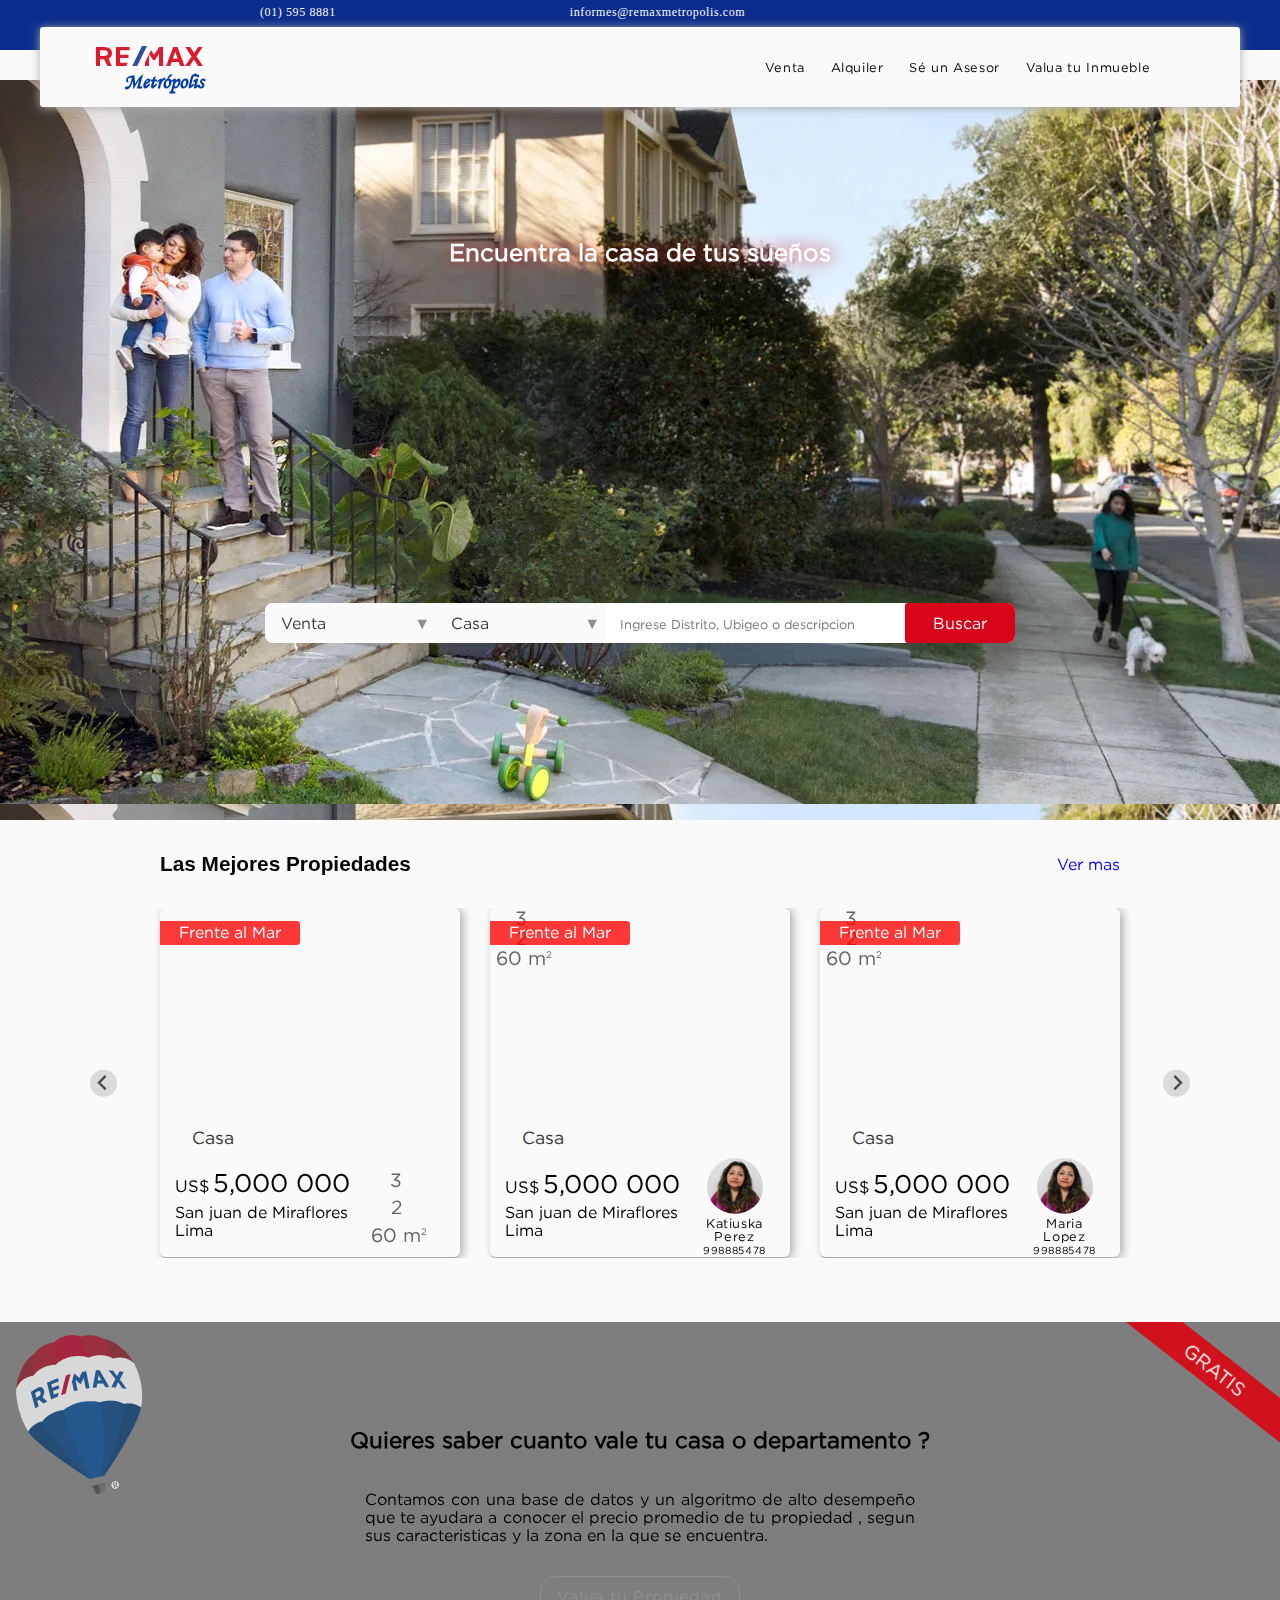
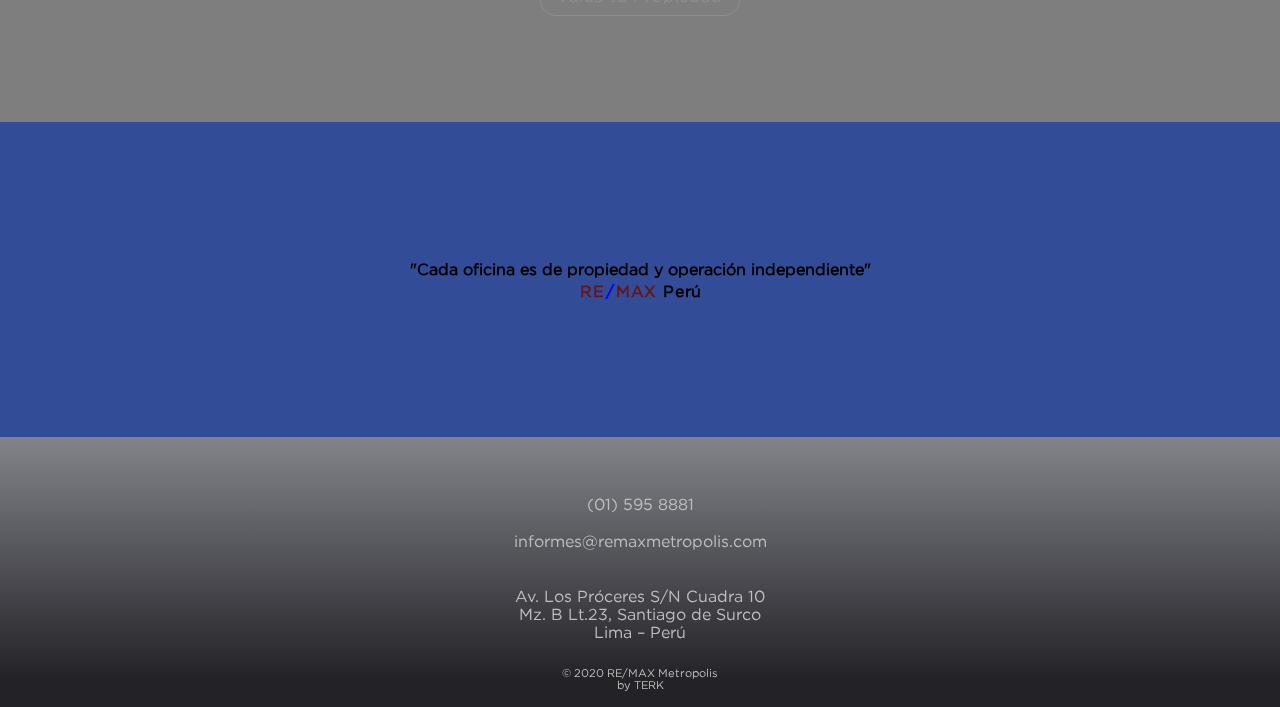
==== commit 95568dc4: "casi" ====
--- a/index.html
+++ b/index.html
@@ -1,556 +1,478 @@
 <!DOCTYPE html>
 <html lang="en">
-  <head>
-    <meta charset="UTF-8" />
-    <meta name="viewport" content="width=device-width, initial-scale=1.0" />
-    <meta http-equiv="X-UA-Compatible" content="ie=edge" />
-    <title>Document</title>
-
-    <!-- FONTS -->
-    <link
-      href="https://fonts.googleapis.com/css?family=Nunito+Sans&display=swap"
-      rel="stylesheet"
-      r
-    />
-
-    <!-- FONT AWESOME -->
-    <link
-      rel="stylesheet"
-      href="https://cdnjs.cloudflare.com/ajax/libs/font-awesome/5.11.2/css/all.min.css"
-      integrity="sha256-+N4/V/SbAFiW1MPBCXnfnP9QSN3+Keu+NlB+0ev/YKQ="
-      crossorigin="anonymous"
-    />
-
-    <!-- PUSHBAR CSS-->
-    <link rel="stylesheet" href="assets/libraries/pushbar/pushbar.css" />
-
-    <!-- Splide -->
-    <!-- <link
+
+<head>
+  <meta charset="UTF-8" />
+  <meta name="viewport" content="width=device-width, initial-scale=1.0" />
+  <meta http-equiv="X-UA-Compatible" content="ie=edge" />
+  <title>Document</title>
+
+  <!-- FONTS -->
+  <link href="https://fonts.googleapis.com/css?family=Nunito+Sans&display=swap" rel="stylesheet" r />
+
+  <!-- FONT AWESOME -->
+  <link rel="stylesheet" href="https://cdnjs.cloudflare.com/ajax/libs/font-awesome/5.11.2/css/all.min.css"
+    integrity="sha256-+N4/V/SbAFiW1MPBCXnfnP9QSN3+Keu+NlB+0ev/YKQ=" crossorigin="anonymous" />
+
+  <!-- PUSHBAR CSS-->
+  <link rel="stylesheet" href="assets/libraries/pushbar/pushbar.css" />
+
+  <!-- Splide -->
+  <!-- <link
       rel="stylesheet"
       href="https://cdn.jsdelivr.net/npm/@splidejs/splide@1.2.0/dist/css/splide.min.css"
     /> -->
-    <link rel="stylesheet" href="assets/libraries/splide/splide.min.css" />
-    <link rel="stylesheet" href="css/splide-cards.css" />
-
-    <!-- ESTILOS -->
-    <link rel="stylesheet" href="css/general.css" />
-    <link rel="stylesheet" href="css/remax.css" />
-    <link rel="stylesheet" href="css/header-footer.css" />
-    <link rel="stylesheet" href="css/home.css" />
-  </head>
-
-  <body>
-    <!-- =========  HEADER  ======== -->
-
-    <header>
-      <div id="navbar-top" class="navbar-top">
-        <!-- completar cuando sea pantalla mas grande -->
-        <div class="info">
-          <span class=""><i class="fas fa-phone-alt"></i>(01) 595 8881</span>
-          <span class=""
-            ><i class="fas fa-envelope"></i
-            ><a rel="nofollow" href="mailto:informes@remaxmetropolis.com"
-              >informes@remaxmetropolis.com</a
-            >
-          </span>
-          <div class="nav-social">
-            <a href="#" rel="nofollow" title="Siguenos en Facebook"
-              ><i class="fab fa-facebook-f"></i
-            ></a>
-            <a href="#" rel="nofollow" title="Siguenos en Instagram"
-              ><i class="fab fa-instagram"></i
-            ></a>
-            <a href="#" rel="nofollow" title="Siguenos en Youtube"
-              ><i class="fab fa-youtube"></i
-            ></a>
+  <link rel="stylesheet" href="assets/libraries/splide/splide.min.css" />
+  <link rel="stylesheet" href="css/splide-cards.css" />
+
+  <!-- ESTILOS -->
+  <link rel="stylesheet" href="css/general.css" />
+  <link rel="stylesheet" href="css/remax.css" />
+  <link rel="stylesheet" href="css/header-footer.css" />
+  <link rel="stylesheet" href="css/home.css" />
+</head>
+
+<body>
+  <!-- =========  HEADER  ======== -->
+
+  <header>
+    <div id="navbar-top" class="navbar-top">
+      <!-- completar cuando sea pantalla mas grande -->
+      <div class="info">
+        <span class=""><i class="fas fa-phone-alt"></i>(01) 595 8881</span>
+        <span class=""><i class="fas fa-envelope"></i><a rel="nofollow"
+            href="mailto:informes@remaxmetropolis.com">informes@remaxmetropolis.com</a>
+        </span>
+        <div class="nav-social">
+          <a href="#" rel="nofollow" title="Siguenos en Facebook"><i class="fab fa-facebook-f"></i></a>
+          <a href="#" rel="nofollow" title="Siguenos en Instagram"><i class="fab fa-instagram"></i></a>
+          <a href="#" rel="nofollow" title="Siguenos en Youtube"><i class="fab fa-youtube"></i></a>
+        </div>
+      </div>
+    </div>
+    <div class="navbar-main ">
+      <a class="logo logo-remax" href="/">
+        <h1 id="remax">
+          RE<span class="content-slash"><span class="border-slash"><span class="slash"></span></span> </span>MAX
+        </h1>
+        <h2 id="metropolis">Metrópolis</h2>
+      </a>
+      <!-- ============================ -->
+      <!-- ============ MENU ============ -->
+      <nav class="nav-menu">
+        <div class="menu-xl">
+          <ul>
+            <li><a href="/buscador.html">Venta</a></li>
+            <li><a href="/buscador.html"> Alquiler</a></li>
+            <!-- <li><a href=""> Asesores</li</a>> -->
+            <li><a href=""> Sé un Asesor</a></li>
+            <!-- <li><a href=""> BLOG</li</a>> -->
+            <li><a href=""> Valua tu Inmueble</a></li>
+          </ul>
+        </div>
+        <div data-pushbar-target="right" class="menu-hamburguesa">
+          <i class="menu-icon fas fa-bars"></i>
+        </div>
+        <div data-pushbar-id="right" class="pushbar from_right">
+          <span data-pushbar-close class="close push_right"></span>
+          <!-- ==== REMAX MENU TITULO ===== -->
+          <!-- <div class="title"><span>REMAX <br>Metropolis</span></div> -->
+
+          <a class="logo-remax title" href="/">
+            <span id="remax">RE<span class="content-slash"><span class="border-slash"><span class="slash"></span></span>
+              </span>MAX</span>
+            <span id="metropolis">Metrópolis</span>
+          </a>
+          <!-- ============================ -->
+
+          <ul class="menu">
+            <li><a href="/buscador.html">Venta</a></li>
+            <li><a href="/buscador.html">Alquiler</a></li>
+            <li><a href="/buscador.html">Asesores</a></li>
+            <li><a href="/buscador.html">Se Asesor Remax</a></li>
+            <li><a href="/buscador.html">BLOG</a></li>
+            <li><a href="/buscador.html">Valua tu Inmueble</a></li>
+          </ul>
+          <div class="h-sociales">
+            <div class="f-social-networks">
+              <a href="#" rel="nofollow" title="Siguenos en Facebook" class=" fab fa-facebook"></a>
+              <a href="#" rel="nofollow" title="Siguenos en Instagram" class=" fab fa-instagram"></a>
+              <a href="#" rel="nofollow" title="Siguenos en Youtube" class=" fab fa-youtube"></a>
+            </div>
+            <div class="f-contacto flex-center">
+              <span class=""><i class="fas fa-phone-alt"></i>(01) 595 8881</span>
+            </div>
           </div>
         </div>
-      </div>
-      <div class="navbar-main ">
-        <div class="logo logo-remax">
-          <h1 id="remax">
-            RE<span class="content-slash"
-              ><span class="border-slash"
-                ><span class="slash"></span
-              ></span> </span
-            >MAX
-          </h1>
-          <h2 id="metropolis">Metrópolis</h2>
-        </div>
-        <!-- ============================ -->
-        <!-- ============ MENU ============ -->
-        <nav class="nav-menu">
-          <div class="menu-xl">
-            <ul>
-              <li>Venta</li>
-              <li>Alquiler</li>
-              <!-- <li>Asesores</li> -->
-              <li>Sé un Asesor</li>
-              <!-- <li>BLOG</li> -->
-              <li>Valua tu Inmueble</li>
+      </nav>
+      <!-- ============================ -->
+    </div>
+  </header>
+
+  <!-- =========  BODY  ======== -->
+  <main class="home" title="Remax Metropolis">
+    <section class="portada">
+      <div class="frase">
+        <h2>Encuentra la casa de tus sueños</h2>
+      </div>
+      <form action="" class="form-filtros">
+        <div class="form-item select">
+          <select name="tipoOperacion" id="tipoOperacion">
+            <div class="options">
+              <option value="venta">Venta</option>
+              <option value="alquiler">Alquiler</option>
+            </div>
+          </select>
+        </div>
+        <div class="form-item select ">
+          <select name="tipoPropiedad" id="tipoPropiedad">
+            <option value="casa">Casa</option>
+            <option value="departamento">Departamento</option>
+            <option value="playa">Casa Playa</option>
+          </select>
+        </div>
+
+        <div class="form-item input">
+          <input type="text" name="ubicacion" id="ubicacion" placeholder="Ingrese Distrito, Ubigeo o descripcion" />
+        </div>
+        <div class="form-item button"><button>Buscar</button></div>
+      </form>
+    </section>
+
+    <section class="ultimas-propiedades">
+      <div class="grid-area-titulo container">
+        <h3>Las Mejores Propiedades</h3>
+        <span><a href="#">Ver mas</a></span>
+      </div>
+      <div class="cards-container container">
+        <div id="card-slider" class="splide">
+          <div class="splide__track">
+            <ul class="splide__list">
+              <li class="splide__slide">
+                <article class="card">
+                  <div class="card_img">
+                    <img src="https://splidejs.com/wp-content/uploads/2019/08/t02.jpg" alt="" />
+                    <div class="card_destacado">
+                      <p>Frente al Mar</p>
+                    </div>
+
+                    <div class="card_tipo_propiedad">
+                      <p>
+                        Casa
+                      </p>
+                    </div>
+                  </div>
+                  <div class="card_descripcion">
+                    <div class="card_descripcion_propiedad">
+                      <p class="card_precio">
+                        <span class="tipo_moneda">US$</span>5,000 000
+                      </p>
+                      <div class="card_direccion">
+                        <p>
+                          San juan de Miraflores
+                        </p>
+                        <p>
+                          Lima
+                        </p>
+                      </div>
+                      <p class="card_distrito"></p>
+                    </div>
+                    <div class="card_caracteristicas">
+                      <p>3<i class="fas fa-bed"></i></p>
+                      <p>2<i class="fas fa-toilet"></i></p>
+
+                      <p>
+                        60<span class="fas">m<sup>2</sup></span>
+                      </p>
+                    </div>
+                  </div>
+                </article>
+              </li>
+
+              <li class="splide__slide">
+                <article class="card">
+                  <div class="card_img">
+                    <img src="https://splidejs.com/wp-content/uploads/2019/08/t02.jpg" alt="" />
+                    <div class="card_destacado">
+                      <p>Frente al Mar</p>
+                    </div>
+                    <div class="card_caracteristicas">
+                      <p>3<i class="fas fa-bed"></i></p>
+                      <p>2<i class="fas fa-toilet"></i></p>
+
+                      <p>
+                        60<span class="fas">m<sup>2</sup></span>
+                      </p>
+                    </div>
+                    <div class="card_tipo_propiedad">
+                      <p>
+                        Casa
+                      </p>
+                    </div>
+                  </div>
+                  <div class="card_descripcion">
+                    <div class="card_descripcion_propiedad">
+                      <p class="card_precio">
+                        <span class="tipo_moneda">US$</span>5,000 000
+                      </p>
+                      <div class="card_direccion">
+                        <p>
+                          San juan de Miraflores
+                        </p>
+                        <p>
+                          Lima
+                        </p>
+                      </div>
+                      <p class="card_distrito"></p>
+                    </div>
+                    <div class="card_descripcion_agente">
+                      <img src="img/agentes/agente-1.jpg" alt="" />
+
+                      <p>
+                        Katiuska Perez
+                      </p>
+                      <p>
+                        <span>
+                          998885478
+                        </span>
+                      </p>
+                    </div>
+                  </div>
+                </article>
+              </li>
+              <li class="splide__slide">
+                <article class="card">
+                  <div class="card_img">
+                    <img src="https://splidejs.com/wp-content/uploads/2019/08/t02.jpg" alt="" />
+                    <div class="card_destacado">
+                      <p>Frente al Mar</p>
+                    </div>
+                    <div class="card_caracteristicas">
+                      <p>3<i class="fas fa-bed"></i></p>
+                      <p>2<i class="fas fa-toilet"></i></p>
+
+                      <p>
+                        60<span class="fas">m<sup>2</sup></span>
+                      </p>
+                    </div>
+                    <div class="card_tipo_propiedad">
+                      <p>
+                        Casa
+                      </p>
+                    </div>
+                  </div>
+                  <div class="card_descripcion">
+                    <div class="card_descripcion_propiedad">
+                      <p class="card_precio">
+                        <span class="tipo_moneda">US$</span>5,000 000
+                      </p>
+                      <div class="card_direccion">
+                        <p>
+                          San juan de Miraflores
+                        </p>
+                        <p>
+                          Lima
+                        </p>
+                      </div>
+                      <p class="card_distrito"></p>
+                    </div>
+                    <div class="card_descripcion_agente">
+                      <img src="img/agentes/agente-1.jpg" alt="" />
+
+                      <p>
+                        Maria Lopez
+                      </p>
+                      <p>
+                        <span>
+                          998885478
+                        </span>
+                      </p>
+                    </div>
+                  </div>
+                </article>
+              </li>
+              <li class="splide__slide">
+                <article class="card">
+                  <div class="card_img">
+                    <img src="https://splidejs.com/wp-content/uploads/2019/08/t02.jpg" alt="" />
+                    <div class="card_destacado">
+                      <p>Frente al Mar</p>
+                    </div>
+                    <div class="card_caracteristicas">
+                      <p>3<i class="fas fa-bed"></i></p>
+                      <p>2<i class="fas fa-toilet"></i></p>
+
+                      <p>
+                        60<span class="fas">m<sup>2</sup></span>
+                      </p>
+                    </div>
+                    <div class="card_tipo_propiedad">
+                      <p>
+                        Casa
+                      </p>
+                    </div>
+                  </div>
+                  <div class="card_descripcion">
+                    <div class="card_descripcion_propiedad">
+                      <p class="card_precio">
+                        <span class="tipo_moneda">US$</span>5,000 000
+                      </p>
+                      <div class="card_direccion">
+                        <p>
+                          San juan de Miraflores
+                        </p>
+                        <p>
+                          Lima
+                        </p>
+                      </div>
+                      <p class="card_distrito"></p>
+                    </div>
+                    <div class="card_descripcion_agente">
+                      <img src="img/agentes/agente-1.jpg" alt="" />
+
+                      <p>
+                        Maria Lopez
+                      </p>
+                      <p>
+                        <span>
+                          998885478
+                        </span>
+                      </p>
+                    </div>
+                  </div>
+                </article>
+              </li>
+              <li class="splide__slide">
+                <article class="card">
+                  <div class="card_img">
+                    <img src="https://splidejs.com/wp-content/uploads/2019/08/t02.jpg" alt="" />
+                    <div class="card_destacado">
+                      <p>Frente al Mar</p>
+                    </div>
+                    <div class="card_caracteristicas">
+                      <p>3<i class="fas fa-bed"></i></p>
+                      <p>2<i class="fas fa-toilet"></i></p>
+
+                      <p>
+                        60<span class="fas">m<sup>2</sup></span>
+                      </p>
+                    </div>
+                    <div class="card_tipo_propiedad">
+                      <p>
+                        Casa
+                      </p>
+                    </div>
+                  </div>
+                  <div class="card_descripcion">
+                    <div class="card_descripcion_propiedad">
+                      <p class="card_precio">
+                        <span class="tipo_moneda">US$</span>5,000 000
+                      </p>
+                      <div class="card_direccion">
+                        <p>
+                          San juan de Miraflores
+                        </p>
+                        <p>
+                          Lima
+                        </p>
+                      </div>
+                      <p class="card_distrito"></p>
+                    </div>
+                    <div class="card_descripcion_agente">
+                      <img src="img/agentes/agente-1.jpg" alt="" />
+
+                      <p>
+                        Katiuska Gutierres
+                      </p>
+                      <p>
+                        <span>
+                          998885478
+                        </span>
+                      </p>
+                    </div>
+                  </div>
+                </article>
+              </li>
             </ul>
           </div>
-          <div data-pushbar-target="right" class="menu-hamburguesa">
-            <i class="menu-icon fas fa-bars"></i>
-          </div>
-          <div data-pushbar-id="right" class="pushbar from_right">
-            <span data-pushbar-close class="close push_right"></span>
-            <!-- ==== REMAX MENU TITULO ===== -->
-            <!-- <div class="title"><span>REMAX <br>Metropolis</span></div> -->
-
-            <h2 class="logo-remax title">
-              <span id="remax"
-                >RE<span class="content-slash"
-                  ><span class="border-slash"
-                    ><span class="slash"></span
-                  ></span> </span
-                >MAX</span
-              >
-              <span id="metropolis">Metrópolis</span>
-            </h2>
-            <!-- ============================ -->
-
-            <ul class="menu">
-              <li>Venta</li>
-              <li>Alquiler</li>
-              <li>Asesores</li>
-              <li>Se Asesor Remax</li>
-              <li>BLOG</li>
-              <li>Valua tu Inmueble</li>
-            </ul>
-            <div class="h-sociales">
-              <div class="f-social-networks">
-                <a
-                  href="#"
-                  rel="nofollow"
-                  title="Siguenos en Facebook"
-                  class=" fab fa-facebook"
-                ></a>
-                <a
-                  href="#"
-                  rel="nofollow"
-                  title="Siguenos en Instagram"
-                  class=" fab fa-instagram"
-                ></a>
-                <a
-                  href="#"
-                  rel="nofollow"
-                  title="Siguenos en Youtube"
-                  class=" fab fa-youtube"
-                ></a>
-              </div>
-              <div class="f-contacto flex-center">
-                <span class=""
-                  ><i class="fas fa-phone-alt"></i>(01) 595 8881</span
-                >
-              </div>
-            </div>
-          </div>
-        </nav>
-        <!-- ============================ -->
-      </div>
-    </header>
-
-    <!-- =========  BODY  ======== -->
-    <main class="home" title="Remax Metropolis">
-      <section class="portada">
-        <div class="frase">
-          <h2>Encuentra la casa de tus sueños</h2>
-        </div>
-        <form action="" class="form-filtros">
-          <div class="form-item select">
-            <select name="tipoOperacion" id="tipoOperacion">
-              <div class="options">
-                <option value="venta">Venta</option>
-                <option value="alquiler">Alquiler</option>
-              </div>
-            </select>
-          </div>
-          <div class="form-item select ">
-            <select name="tipoPropiedad" id="tipoPropiedad">
-              <option value="casa">Casa</option>
-              <option value="departamento">Departamento</option>
-              <option value="playa">Casa Playa</option>
-            </select>
-          </div>
-
-          <div class="form-item input">
-            <input
-              type="text"
-              name="ubicacion"
-              id="ubicacion"
-              placeholder="Ingrese Distrito, Ubigeo o descripcion"
-            />
-          </div>
-          <div class="form-item button"><button>Buscar</button></div>
-        </form>
-      </section>
-
-      <section class="ultimas-propiedades">
-        <div class="grid-area-titulo container">
-          <h3>Las Mejores Propiedades</h3>
-          <span><a href="#">Ver mas</a></span>
-        </div>
-        <div class="cards-container container">
-          <div id="card-slider" class="splide">
-            <div class="splide__track">
-              <ul class="splide__list">
-                <li class="splide__slide">
-                  <article class="card">
-                    <div class="card_img">
-                      <img
-                        src="https://splidejs.com/wp-content/uploads/2019/08/t02.jpg"
-                        alt=""
-                      />
-                      <div class="card_destacado">
-                        <p>Frente al Mar</p>
-                      </div>
-
-                      <div class="card_tipo_propiedad">
-                        <p>
-                          Casa
-                        </p>
-                      </div>
-                    </div>
-                    <div class="card_descripcion">
-                      <div class="card_descripcion_propiedad">
-                        <p class="card_precio">
-                          <span class="tipo_moneda">US$</span>5,000 000
-                        </p>
-                        <div class="card_direccion">
-                          <p>
-                            San juan de Miraflores
-                          </p>
-                          <p>
-                            Lima
-                          </p>
-                        </div>
-                        <p class="card_distrito"></p>
-                      </div>
-                      <div class="card_caracteristicas">
-                        <p>3<i class="fas fa-bed"></i></p>
-                        <p>2<i class="fas fa-toilet"></i></p>
-
-                        <p>
-                          60<span class="fas">m<sup>2</sup></span>
-                        </p>
-                      </div>
-                    </div>
-                  </article>
-                </li>
-
-                <li class="splide__slide">
-                  <article class="card">
-                    <div class="card_img">
-                      <img
-                        src="https://splidejs.com/wp-content/uploads/2019/08/t02.jpg"
-                        alt=""
-                      />
-                      <div class="card_destacado">
-                        <p>Frente al Mar</p>
-                      </div>
-                      <div class="card_caracteristicas">
-                        <p>3<i class="fas fa-bed"></i></p>
-                        <p>2<i class="fas fa-toilet"></i></p>
-
-                        <p>
-                          60<span class="fas">m<sup>2</sup></span>
-                        </p>
-                      </div>
-                      <div class="card_tipo_propiedad">
-                        <p>
-                          Casa
-                        </p>
-                      </div>
-                    </div>
-                    <div class="card_descripcion">
-                      <div class="card_descripcion_propiedad">
-                        <p class="card_precio">
-                          <span class="tipo_moneda">US$</span>5,000 000
-                        </p>
-                        <div class="card_direccion">
-                          <p>
-                            San juan de Miraflores
-                          </p>
-                          <p>
-                            Lima
-                          </p>
-                        </div>
-                        <p class="card_distrito"></p>
-                      </div>
-                      <div class="card_descripcion_agente">
-                        <img src="img/agentes/agente-1.jpg" alt="" />
-
-                        <p>
-                          Katiuska Perez
-                        </p>
-                        <p>
-                          <span>
-                            998885478
-                          </span>
-                        </p>
-                      </div>
-                    </div>
-                  </article>
-                </li>
-                <li class="splide__slide">
-                  <article class="card">
-                    <div class="card_img">
-                      <img
-                        src="https://splidejs.com/wp-content/uploads/2019/08/t02.jpg"
-                        alt=""
-                      />
-                      <div class="card_destacado">
-                        <p>Frente al Mar</p>
-                      </div>
-                      <div class="card_caracteristicas">
-                        <p>3<i class="fas fa-bed"></i></p>
-                        <p>2<i class="fas fa-toilet"></i></p>
-
-                        <p>
-                          60<span class="fas">m<sup>2</sup></span>
-                        </p>
-                      </div>
-                      <div class="card_tipo_propiedad">
-                        <p>
-                          Casa
-                        </p>
-                      </div>
-                    </div>
-                    <div class="card_descripcion">
-                      <div class="card_descripcion_propiedad">
-                        <p class="card_precio">
-                          <span class="tipo_moneda">US$</span>5,000 000
-                        </p>
-                        <div class="card_direccion">
-                          <p>
-                            San juan de Miraflores
-                          </p>
-                          <p>
-                            Lima
-                          </p>
-                        </div>
-                        <p class="card_distrito"></p>
-                      </div>
-                      <div class="card_descripcion_agente">
-                        <img src="img/agentes/agente-1.jpg" alt="" />
-
-                        <p>
-                          Maria Lopez
-                        </p>
-                        <p>
-                          <span>
-                            998885478
-                          </span>
-                        </p>
-                      </div>
-                    </div>
-                  </article>
-                </li>
-                <li class="splide__slide">
-                  <article class="card">
-                    <div class="card_img">
-                      <img
-                        src="https://splidejs.com/wp-content/uploads/2019/08/t02.jpg"
-                        alt=""
-                      />
-                      <div class="card_destacado">
-                        <p>Frente al Mar</p>
-                      </div>
-                      <div class="card_caracteristicas">
-                        <p>3<i class="fas fa-bed"></i></p>
-                        <p>2<i class="fas fa-toilet"></i></p>
-
-                        <p>
-                          60<span class="fas">m<sup>2</sup></span>
-                        </p>
-                      </div>
-                      <div class="card_tipo_propiedad">
-                        <p>
-                          Casa
-                        </p>
-                      </div>
-                    </div>
-                    <div class="card_descripcion">
-                      <div class="card_descripcion_propiedad">
-                        <p class="card_precio">
-                          <span class="tipo_moneda">US$</span>5,000 000
-                        </p>
-                        <div class="card_direccion">
-                          <p>
-                            San juan de Miraflores
-                          </p>
-                          <p>
-                            Lima
-                          </p>
-                        </div>
-                        <p class="card_distrito"></p>
-                      </div>
-                      <div class="card_descripcion_agente">
-                        <img src="img/agentes/agente-1.jpg" alt="" />
-
-                        <p>
-                          Maria Lopez
-                        </p>
-                        <p>
-                          <span>
-                            998885478
-                          </span>
-                        </p>
-                      </div>
-                    </div>
-                  </article>
-                </li>
-                <li class="splide__slide">
-                  <article class="card">
-                    <div class="card_img">
-                      <img
-                        src="https://splidejs.com/wp-content/uploads/2019/08/t02.jpg"
-                        alt=""
-                      />
-                      <div class="card_destacado">
-                        <p>Frente al Mar</p>
-                      </div>
-                      <div class="card_caracteristicas">
-                        <p>3<i class="fas fa-bed"></i></p>
-                        <p>2<i class="fas fa-toilet"></i></p>
-
-                        <p>
-                          60<span class="fas">m<sup>2</sup></span>
-                        </p>
-                      </div>
-                      <div class="card_tipo_propiedad">
-                        <p>
-                          Casa
-                        </p>
-                      </div>
-                    </div>
-                    <div class="card_descripcion">
-                      <div class="card_descripcion_propiedad">
-                        <p class="card_precio">
-                          <span class="tipo_moneda">US$</span>5,000 000
-                        </p>
-                        <div class="card_direccion">
-                          <p>
-                            San juan de Miraflores
-                          </p>
-                          <p>
-                            Lima
-                          </p>
-                        </div>
-                        <p class="card_distrito"></p>
-                      </div>
-                      <div class="card_descripcion_agente">
-                        <img src="img/agentes/agente-1.jpg" alt="" />
-
-                        <p>
-                          Katiuska Gutierres
-                        </p>
-                        <p>
-                          <span>
-                            998885478
-                          </span>
-                        </p>
-                      </div>
-                    </div>
-                  </article>
-                </li>
-              </ul>
-            </div>
-          </div>
-        </div>
-      </section>
-
-      <section class="valuaciones">
-        <div class="gratis"><span>GRATIS</span></div>
-        <div class=" container">
-          <!-- <h3 >Valuaciones</h3> -->
-          <h3>Quieres saber cuanto vale tu casa o departamento ?</h3>
-          <p>
-            Contamos con una base de datos y un algoritmo de alto desempeño que
-            te ayudara a conocer el precio promedio de tu propiedad , segun sus
-            caracteristicas y la zona en la que se encuentra.
-          </p>
-          <button>Valua tu Propiedad</button>
-        </div>
-      </section>
-      <!-- <section class="nuestros-asesores"></section> -->
-      <div class="se-un-asesor">
-        <div class="container"></div>
-      </div>
-      <!-- <section class="ultimas-noticias"></section>
+        </div>
+      </div>
+    </section>
+
+    <section class="valuaciones">
+      <div class="logo-fondo">
+        <img src="/img/globo2.png" alt="">
+      </div>
+      <div class="gratis"><span>GRATIS</span></div>
+      <div class=" container">
+        <!-- <h3 >Valuaciones</h3> -->
+        <h3>Quieres saber cuanto vale tu casa o departamento ?</h3>
+        <p>
+          Contamos con una base de datos y un algoritmo de alto desempeño que
+          te ayudara a conocer el precio promedio de tu propiedad , segun sus
+          caracteristicas y la zona en la que se encuentra.
+        </p>
+        <button>Valua tu Propiedad</button>
+      </div>
+
+    </section>
+    <!-- <section class="nuestros-asesores"></section> -->
+    <div class="se-un-asesor">
+      <div class="container"></div>
+    </div>
+    <!-- <section class="ultimas-noticias"></section>
       <section class="blog"></section> -->
-      <section class="contactanos"></section>
-      <section class="como-llegar"></section>
-    </main>
-
-    <!-- =========  FOOTER  ======== -->
-    <div class="f-license-remax">
-      <span>"Cada oficina es de propiedad y operación independiente"</span>
-      <a rel="nofollow" href="https://www.remax.pe"
-        ><i>RE<span>/</span>MAX</i> Perú</a
-      >
+    <section class="contactanos"></section>
+    <section class="como-llegar"></section>
+  </main>
+
+  <!-- =========  FOOTER  ======== -->
+  <div class="f-license-remax">
+    <span>"Cada oficina es de propiedad y operación independiente"</span>
+    <a rel="nofollow" href="https://www.remax.pe"><i>RE<span>/</span>MAX</i> Perú</a>
+  </div>
+  <footer>
+    <div class="footer-top">
+      <div class="f-social-networks">
+        <a href="#" rel="nofollow" title="Siguenos en Facebook" class=" fab fa-facebook"></a>
+        <a href="#" rel="nofollow" title="Siguenos en Instagram" class=" fab fa-instagram"></a>
+        <a href="#" rel="nofollow" title="Siguenos en Youtube" class="fab fa-youtube"></a>
+      </div>
+
+      <div class="f-contacto flex-center">
+        <span class=""><i class="fas fa-phone-alt"></i>(01) 595 8881</span>
+        <span class=""><i class="fas fa-envelope"></i><a rel="nofollow"
+            href="mailto:informes@remaxmetropolis.com">informes@remaxmetropolis.com</a>
+        </span>
+        <span class="">
+          <i class="fas fa-map-marker-alt"></i>Av. Los Próceres S/N Cuadra 10
+          Mz. B Lt.23, Santiago de Surco<br />Lima – Perú</span>
+      </div>
     </div>
-    <footer>
-      <div class="footer-top">
-        <div class="f-social-networks">
-          <a
-            href="#"
-            rel="nofollow"
-            title="Siguenos en Facebook"
-            class=" fab fa-facebook"
-          ></a>
-          <a
-            href="#"
-            rel="nofollow"
-            title="Siguenos en Instagram"
-            class=" fab fa-instagram"
-          ></a>
-          <a
-            href="#"
-            rel="nofollow"
-            title="Siguenos en Youtube"
-            class="fab fa-youtube"
-          ></a>
-        </div>
-
-        <div class="f-contacto flex-center">
-          <span class=""><i class="fas fa-phone-alt"></i>(01) 595 8881</span>
-          <span class=""
-            ><i class="fas fa-envelope"></i
-            ><a rel="nofollow" href="mailto:informes@remaxmetropolis.com"
-              >informes@remaxmetropolis.com</a
-            >
-          </span>
-          <span class="">
-            <i class="fas fa-map-marker-alt"></i>Av. Los Próceres S/N Cuadra 10
-            Mz. B Lt.23, Santiago de Surco<br />Lima – Perú</span
-          >
-        </div>
-      </div>
-      <div class="footer-bottom">
-        <span>© 2020 RE/MAX Metropolis </span>
-        <br />by <a rel="sponsored" href="https://www.terk.pe">TERK </a>
-      </div>
-    </footer>
-
-    <!-- JQUERY -->
-    <!-- <script src="https://cdnjs.cloudflare.com/ajax/libs/jquery/3.4.1/jquery.min.js"></script> -->
-
-    <!-- PUSHBAR JS -->
-    <script src="assets/libraries/pushbar/pushbar.js"></script>
-    <script type="text/javascript">
-      var pushbar = new Pushbar({
-        blur: true,
-        overlay: true
-      });
-    </script>
-
-    <!-- SPLIDE 1.2.0-- SLIDERSS -->
-    <!-- <script src="https://cdn.jsdelivr.net/npm/@splidejs/splide@1.2.0/dist/js/splide.min.js"></script> -->
-    <script src="assets/libraries/splide/splide.min.js"></script>
-    <script src="js/splide_home.js"></script>
-
-    <script src="js/main.js"></script>
-  </body>
-</html>
+    <div class="footer-bottom">
+      <span>© 2020 RE/MAX Metropolis </span>
+      <br />by <a rel="sponsored" href="https://www.terk.pe">TERK </a>
+    </div>
+  </footer>
+
+  <!-- JQUERY -->
+  <!-- <script src="https://cdnjs.cloudflare.com/ajax/libs/jquery/3.4.1/jquery.min.js"></script> -->
+
+  <!-- PUSHBAR JS -->
+  <script src="assets/libraries/pushbar/pushbar.js"></script>
+  <script type="text/javascript">
+    var pushbar = new Pushbar({
+      blur: true,
+      overlay: true
+    });
+  </script>
+
+  <!-- SPLIDE 1.2.0-- SLIDERSS -->
+  <!-- <script src="https://cdn.jsdelivr.net/npm/@splidejs/splide@1.2.0/dist/js/splide.min.js"></script> -->
+  <script src="assets/libraries/splide/splide.min.js"></script>
+  <script src="js/splide_home.js"></script>
+
+  <script src="js/main.js"></script>
+</body>
+
+</html>--- a/css/general.css
+++ b/css/general.css
@@ -1,38 +1,18 @@
 @font-face {
-  font-family: 'Arial CE Regular';
-  src: url(/assets/fonts/arial_ce/ArialCE.ttf) format('truetype');
+  font-family: 'Roboto';
+  src: url(/assets/fonts/Roboto/Roboto-Regular.ttf) format('truetype');
 }
+
 @font-face {
-  font-family: 'Arial CE Bold';
-  src: url(/assets/fonts/arial_ce/ArialCEBold.ttf) format('truetype');
-}
-@font-face {
-  font-family: 'SegoeRegular';
-  src: url(/assets/fonts/segoe/Segoe\UI.ttf) format('truetype');
-}
-@font-face {
-  font-family: 'SegoeBold';
-  src: url(/assets/fonts/segoe/Segoe\UI\Bold.ttf) format('truetype');
-}
-@font-face {
-  font-family: 'Muli';
-  src: url(/assets/fonts/muli/Muli-VariableFont:wght.ttf) format('truetype');
-}
-@font-face {
-  font-family: 'SourceSans';
-  src: url(/assets/fonts/sourcesans/SourceSansPro-Regular.otf) format('truetype');
-}
-@font-face {
-  font-family: 'Varela';
-  src: url(/assets/fonts/varela/Varela-Regular.ttf) format('truetype');
+  font-family: 'Gotham';
+  src: url(/assets/fonts/Gotham/GothamRegular.otf) format('truetype');
 }
 
 * {
+  box-sizing: border-box;
   padding: 0;
   margin: 0;
-  /* font-family: "Nunito Sans", sans-serif; */
-  /* font-family: "Arial CE Regular"; */
-  font-family: 'Varela';
+  font-family: 'Gotham', sans-serif;
 }
 
 html {
@@ -54,10 +34,13 @@
 .fixed {
   position: fixed;
 }
+
 body {
   max-width: 100vw;
-  background: #e7e7e7;
+  /* background: #e7e7e7; */
+  background: #fafafa;
 }
+
 .container {
   max-width: 1100px;
 
@@ -68,14 +51,13 @@
   /* height: auto; */
 }
 
-input[type='text'] {
-}
+input[type='text'] {}
+
 input:focus,
 textarea:focus,
 select:focus,
 button:focus {
-  outline-offset: 0px !important
-  ;
+  outline-offset: 0px !important;
   outline: none !important;
   /* border: none; */
 }
@@ -89,7 +71,27 @@
 select {
   background: white;
 }
-select {
-  /* box-shadow: none;
-  border: none; */
+
+select,
+button,
+input {
+  box-shadow: none;
+  border: none;
+  border-radius: 3px;
+  -webkit-border-radius: 3px;
+  -moz-border-radius: 3px;
+  -ms-border-radius: 3px;
+  -o-border-radius: 3px;
+
+  height: 2.5rem;
+  border: 1px solid #dfdfe2;
 }
+
+a {
+  appearance: none;
+  font-style: none;
+  text-decoration: none;
+  color: inherit;
+}
+
+/* ============== SPLIDE PURO */--- a/css/header-footer.css
+++ b/css/header-footer.css
@@ -3,9 +3,9 @@
   width: 100%;
   position: absolute;
   top: 0;
-  background: white;
-  height: 60px;
-  /* border-bottom: 1px solid var(--primary-color); */
+  background: #fafafa;
+  /* height: 60px; */
+  height: 70px;
 }
 
 .navbar-top {
@@ -30,7 +30,7 @@
 .info a {
   font-size: 0.75rem;
   letter-spacing: 0.05em;
-  color: white;
+  color: #fafafa;
   font-family: 'Arial CE Bold';
   appearance: none;
   text-decoration: none;
@@ -44,13 +44,15 @@
 }
 
 .navbar-main {
-  height: 3.7rem;
-  background: white;
+  height: 70px;
+  background: #fafafa;
   display: flex;
   align-items: center;
   justify-content: space-between;
   width: 100%;
   margin: 0 auto;
+  /* border-bottom: 1px solid red; */
+  box-shadow: 0px 1px 3px rgb(173, 173, 173);
 }
 
 .logo {
@@ -140,6 +142,9 @@
 }
 
 /* menu logo COLOR WHITE */
+.pushbar.from_right {
+  width: 300px !important;
+}
 .pushbar .title {
   align-self: center;
 }
@@ -159,7 +164,10 @@
 .pushbar .logo-remax .slash {
   background: white !important;
 }
-
+.pushbar .h-sociales {
+  justify-self: flex-end;
+  bottom: 0 !important;
+}
 /* =========FOOTER========== */
 footer {
   width: 100%;
@@ -286,6 +294,13 @@
   color: #d6581d;
 }
 
+.navbar-main .pushbar.from_right.opened .h-sociales {
+  height: 80px;
+}
+.navbar-main .pushbar.from_right.opened .f-contacto.flex-center {
+  padding: 0 !important;
+}
+
 @media (min-width: 850px) {
   /* header {
     height: 50px;
@@ -295,7 +310,15 @@
     display: flex;
   }
   .navbar-main {
-    width: 95%;
+    padding: 0 6% 0 3%;
+
+    /* width: 95%; */
+    width: 97%;
+    height: 80px;
+    max-width: 1200px;
+    border: none;
+    box-shadow: 0px  1px 10px rgb(173, 173, 173);
+
     position: relative;
     border-radius: 0.2em;
     -webkit-border-radius: 0.2em;
@@ -322,7 +345,7 @@
     width: 100%;
     flex-flow: row;
     align-items: center;
-    justify-content: center;
+    justify-content: flex-end;
   }
 
   .menu-xl li {
--- a/css/home.css
+++ b/css/home.css
@@ -1,12 +1,14 @@
 main.home {
-  margin-top: 60px;
+  margin-top: 70px;
   width: 100%;
   height: auto;
 }
-@media (min-width: 800px) {
+
+@media (min-width: 850px) {
   main.home {
-    margin-top: 40px;
-  }
+    margin-top: 80px;
+  }
+
   .portada {
     height: calc(90vh - 40px);
   }
@@ -18,13 +20,14 @@
 /* ==============    PORTADA  ===========*/
 .portada {
   width: 100%;
-  height: calc(90vh - 60px);
+  height: calc(90vh - 70px);
   min-height: 400px;
   max-height: 750px;
   display: grid;
   grid-template-columns: 1fr;
   grid-template-rows: 1fr 3fr;
   background: gray;
+  background: url(/img/fondo1.webp);
 }
 
 .portada .frase {
@@ -65,9 +68,11 @@
   -ms-border-radius: 0.4em;
   -o-border-radius: 0.4em;
 }
+
 .form-item.select {
   width: 350px;
 }
+
 /* ======  SELECT BOX */
 
 select,
@@ -146,21 +151,25 @@
   overflow: hidden;
   border: none;
 }
+
 .form-item input {
   text-indent: 1.2em;
 }
+
 .form-item button {
   background: rgb(216, 5, 26);
   font-size: 1em;
   color: #fafafa;
   cursor: pointer;
 }
+
 .form-item button:hover {
   background: rgb(216, 5, 26);
   font-size: 1em;
   color: #fafafa;
   font-weight: 700;
 }
+
 @media (min-width: 750px) {
   .form-filtros {
     max-width: 750px;
@@ -179,6 +188,7 @@
     -ms-border-radius: 0.5em;
     -o-border-radius: 0.5em;
   }
+
   .form-item {
     margin-top: 0;
 
@@ -192,6 +202,7 @@
     -ms-border-radius: 0;
     -o-border-radius: 0;
   }
+
   .form-item.button {
     width: 15%;
     max-width: 200px;
@@ -201,6 +212,7 @@
     width: 45%;
     max-width: 300px;
   }
+
   .form-item input[type="text"] {
     font-size: 0.8em;
   }
@@ -209,11 +221,13 @@
     width: 25%;
     max-width: 170px;
   }
+
   .form-item.select::after {
     padding: 0 0.3em;
     text-indent: 0.2em;
   }
 }
+
 /* ============ULTIMAS PROPIEDADES============== */
 
 .ultimas-propiedades {
@@ -228,6 +242,7 @@
   align-items: center;
   padding: 1em 0 3em 0;
 }
+
 /* === */
 
 .grid-area-titulo {
@@ -238,6 +253,7 @@
   align-items: center;
   margin: 1em 0 2em 0;
 }
+
 .grid-area-titulo h3 {
   /* color: white; */
   /* color: red; */
@@ -245,6 +261,7 @@
   font-family: "Arial CE Bold", Helvetica, sans-serif;
   /* letter-spacing: 0.05em; */
 }
+
 .grid-area-titulo a {
   text-decoration: none;
   color: blue;
@@ -261,11 +278,13 @@
 
   background: blue;
 }
+
 @media (min-width: 700px) {
   .grid-area-titulo {
     width: 82%;
     justify-content: space-between;
   }
+
   .grid-area-titulo a {
     padding-left: 3em;
     display: block;
@@ -281,13 +300,30 @@
   display: flex;
   align-items: center;
   justify-content: center;
-  background: #e9e7e7;
+  background: #7e7e7e;
 
   width: 100%;
   min-height: 400px;
   overflow: hidden;
   text-align: center;
 }
+
+.valuaciones .container {
+  position: absolute;
+  width: 100%;
+}
+
+.valuaciones .logo-fondo {
+  position: absolute;
+  left: 5px;
+  top: 0;
+}
+
+.valuaciones .logo-fondo img {
+  opacity: .7;
+
+}
+
 /* === */
 .valuaciones h3 {
   font-size: 1.4em;
@@ -297,6 +333,7 @@
 .valuaciones p {
   display: none;
 }
+
 .valuaciones button {
   width: 200px;
   height: 2.5em;
@@ -316,6 +353,7 @@
   -ms-border-radius: 1em;
   -o-border-radius: 1em;
 }
+
 .valuaciones button:hover {
   text-decoration: none;
   color: black;
@@ -350,6 +388,7 @@
   .valuaciones {
     padding: 2em 0;
   }
+
   .valuaciones p {
     display: block;
     margin: auto;
@@ -357,12 +396,11 @@
     text-align: justify;
     padding: 1em 0 2em 0;
   }
-} /* ======================================== */
-.se-un-asesor {
-}
-
-.contactanos {
-}
-
-.como-llegar {
-}
+}
+
+/* ======================================== */
+.se-un-asesor {}
+
+.contactanos {}
+
+.como-llegar {}